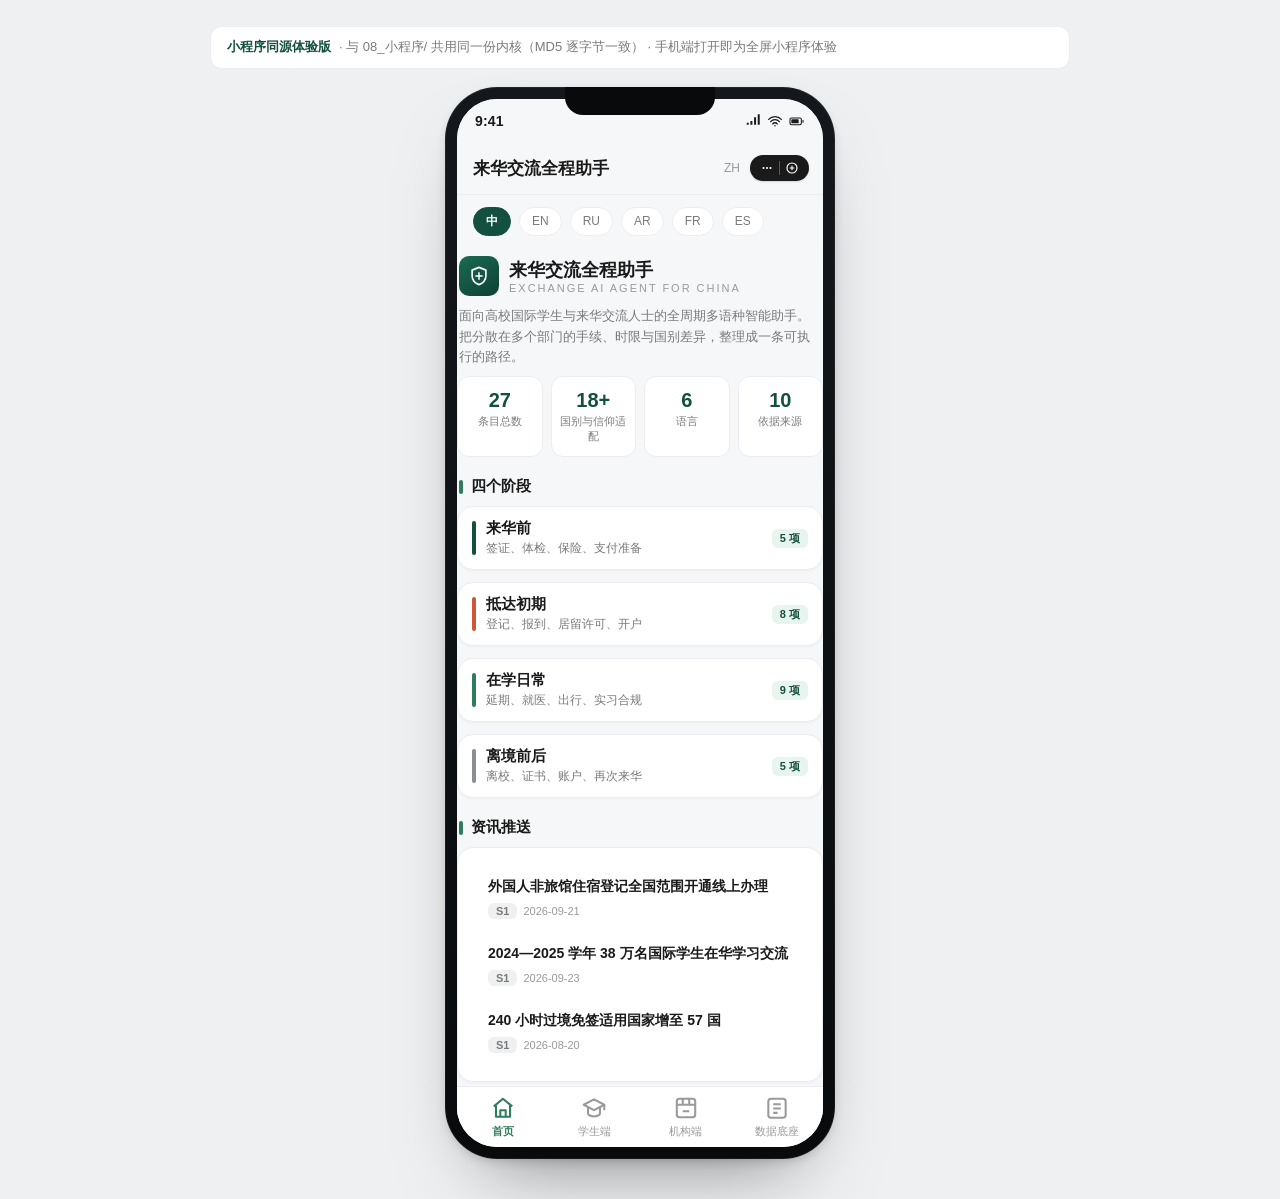
==== mini/index.html @ 97f2fb52 "mini v1: mini-program same-source experience (SPA shell, 4 tabs, 6 langs)" ====
<!DOCTYPE html>
<html lang="zh" dir="ltr">
<head>
<meta charset="utf-8">
<meta name="viewport" content="width=device-width, initial-scale=1, viewport-fit=cover">
<title>来华交流全程助手 · 小程序同源体验版</title>
<meta name="description" content="微信小程序端的同源网页体验版：同一份知识库、同一套 Agent 规则引擎、同一份多语种词表。">
<link rel="icon" href="favicon.png" type="image/png">
<link rel="stylesheet" href="assets/css/app.css">
</head>
<body>

<div class="desk-note">
  <b>小程序同源体验版</b> · 与 08_小程序/ 共用同一份内核（MD5 逐字节一致） · 手机端打开即为全屏小程序体验
</div>

<div class="phone">
  <div class="app-screen" id="app">

    <!-- 状态栏 -->
    <div class="statusbar">
      <span class="sb-time">9:41</span>
      <span class="sb-icons" id="sbIcons"></span>
    </div>

    <!-- 导航栏 + 微信胶囊 -->
    <div class="navbar">
      <span class="nav-title" id="navTitle"></span>
      <span class="nav-right">
        <span class="nav-langs" id="navLang"></span>
        <span class="capsule" id="capsule"></span>
      </span>
    </div>

    <!-- 语言条 -->
    <div class="langbar" id="langbar"></div>

    <!-- 页面容器 -->
    <div id="content"><div class="loading"><div class="spinner"></div><span>正在加载同源内核…</span></div></div>

    <!-- 底部 TabBar -->
    <div class="tabbar" id="tabbar"></div>

  </div>
</div>

<script src="assets/js/kernel.bundle.js"></script>
<script>
/* =========================================================================
   index.js — 小程序同源体验版（SPA）
   数据全部取自同源内核 K（K.KB / K.Agent / K.I18N），与 08_小程序 行为一致。
   ========================================================================= */
(function () {
  "use strict";

  /* ---------- 图标 ---------- */
  var IC = {
    signal: '<svg viewBox="0 0 24 24" fill="currentColor"><path d="M2.6 17.5h3v-3h-3zM8.1 17.5h3V12h-3zM13.6 17.5h3V6.5h-3zM19.1 17.5h3V2h-3z"/></svg>',
    wifi: '<svg viewBox="0 0 24 24" fill="none" stroke="currentColor" stroke-width="2" stroke-linecap="round"><path d="M2.5 9.5a13 13 0 0 1 19 0"/><path d="M5.5 13a8.5 8.5 0 0 1 13 0"/><path d="M8.7 16.4a4 4 0 0 1 6.6 0"/><circle cx="12" cy="19" r="1.1" fill="currentColor" stroke="none"/></svg>',
    battery: '<svg viewBox="0 0 24 24" fill="none" stroke="currentColor" stroke-width="1.6"><rect x="1.5" y="7.5" width="17" height="10" rx="2"/><path d="M21 10.5v4"/><rect x="3.5" y="9.5" width="11" height="6" rx="1" fill="currentColor" stroke="none"/></svg>',
    dots: '<svg viewBox="0 0 24 24" fill="currentColor"><circle cx="6" cy="12" r="1.8"/><circle cx="12" cy="12" r="1.8"/><circle cx="18" cy="12" r="1.8"/></svg>',
    plus: '<svg viewBox="0 0 24 24" fill="none" stroke="currentColor" stroke-width="2"><circle cx="12" cy="12" r="8.6"/><path d="M12 8v8M8 12h8"/></svg>',
    shield: '<svg viewBox="0 0 24 24" fill="none" stroke="currentColor" stroke-width="1.8" stroke-linejoin="round"><path d="M12 2.6 4.5 5.6v6.2c0 4.6 3.2 8 7.5 9.6 4.3-1.6 7.5-5 7.5-9.6V5.6z"/><path d="M12 8v8M8 12h8" stroke-width="1.6"/></svg>',
    home: '<svg viewBox="0 0 24 24" fill="none" stroke="currentColor" stroke-width="1.9" stroke-linejoin="round"><path d="M3.5 10.5 12 3.5l8.5 7"/><path d="M5.5 9.5V20h13V9.5"/><path d="M9.5 20v-6h5v6"/></svg>',
    student: '<svg viewBox="0 0 24 24" fill="none" stroke="currentColor" stroke-width="1.9" stroke-linejoin="round"><path d="M12 4 2.5 9 12 14l9.5-5z"/><path d="M6.5 11.5V17c0 1.4 2.5 2.8 5.5 2.8s5.5-1.4 5.5-2.8v-5.5"/><path d="M21.5 9v5"/></svg>',
    org: '<svg viewBox="0 0 24 24" fill="none" stroke="currentColor" stroke-width="1.9" stroke-linejoin="round"><rect x="3.5" y="3.5" width="17" height="17" rx="2.5"/><path d="M3.5 9h17M9 3.5V9M15 3.5V9M9 15h6"/></svg>',
    matter: '<svg viewBox="0 0 24 24" fill="none" stroke="currentColor" stroke-width="1.9" stroke-linejoin="round"><rect x="4" y="3.5" width="16" height="17.5" rx="2.5"/><path d="M8.5 8.5h7M8.5 12.5h7M8.5 16.5h4"/></svg>',
    back: '<svg viewBox="0 0 24 24" fill="none" stroke="currentColor" stroke-width="2" stroke-linejoin="round"><path d="M14.5 5.5 8 12l6.5 6.5"/></svg>'
  };

  /* ---------- 常量（与 08_小程序/pages/student/student.js 一致） ---------- */
  var LANGS = K.I18N ? null : null; /* 下面 boot 后取 KB.LANGS */
  var PURPOSES = [
    { v: "degree", k: "purposeDegree" }, { v: "exchange", k: "purposeExchange" },
    { v: "visiting", k: "purposeVisiting" }, { v: "short", k: "purposeShort" },
    { v: "transit", k: "purposeTransit" }
  ];
  var DURATIONS = [
    { v: "lt180", k: "durLt180" }, { v: "le180", k: "durLe180" }, { v: "le240", k: "durLe240" }
  ];
  var FAITHS = [
    { v: "none", k: "faithNone" }, { v: "islam", k: "faithIslam" },
    { v: "buddhism", k: "faithBuddhism" }, { v: "christianity", k: "faithChristianity" },
    { v: "hinduism", k: "faithHinduism" }, { v: "judaism", k: "faithJudaism" }
  ];
  var DIETS = [
    { v: "halal", k: "dietHalal" }, { v: "vegetarian", k: "dietVegetarian" },
    { v: "nopork", k: "dietNoPork" }, { v: "nobeef", k: "dietNoBeef" },
    { v: "noalcohol", k: "dietNoAlcohol" }, { v: "allergy", k: "dietAllergy" }
  ];
  var STAGE_ORDER = ["pre", "arrival", "study", "exit"];
  var STAGE_CLS = { pre: "stage-pre", arrival: "stage-arrival", study: "stage-study", exit: "stage-exit" };
  var STAGE_KEY = { pre: "stagePre", arrival: "stageArrival", study: "stageStudy", exit: "stageExit" };
  var TABS = [
    { id: "home", key: "navHome", ico: "home" },
    { id: "student", key: "student", ico: "student" },
    { id: "org", key: "org", ico: "org" },
    { id: "matter", key: "navData", ico: "matter" }
  ];
  var SUB_TITLE = { home: "appName", student: "student", org: "orgTitle", matter: "navData" };

  /* ---------- 状态 ---------- */
  var S = {
    tab: "home",
    lang: "zh",
    profile: null,
    done: {},
    tpl: 0,
    ask: { q: "", running: false, done: false, steps: [], html: "", sources: [], confidence: 0, needReview: false, error: "" },
    matter: null,
    pick: null /* {field, options, cur} */
  };

  function $(sel, root) { return (root || document).querySelector(sel); }
  function esc(s) {
    return String(s == null ? "" : s).replace(/&/g, "&amp;").replace(/</g, "&lt;").replace(/>/g, "&gt;").replace(/"/g, "&quot;").replace(/'/g, "&#39;");
  }
  function loadProfile() {
    try { return JSON.parse(localStorage.getItem("ea2_mini_profile") || "null"); } catch (e) { return null; }
  }
  function saveProfile(p) {
    try { localStorage.setItem("ea2_mini_profile", JSON.stringify(p)); } catch (e) {}
  }

  /* ---------- Toast ---------- */
  var _toastT = null;
  function toast(msg) {
    var old = $(".toast");
    if (old) old.remove();
    if (_toastT) clearTimeout(_toastT);
    var el = document.createElement("div");
    el.className = "toast";
    el.textContent = msg;
    $("#app").appendChild(el);
    _toastT = setTimeout(function () { el.remove(); }, 1900);
  }

  /* ---------- 渲染：壳 ---------- */
  function renderShell() {
    $("#sbIcons").innerHTML = IC.signal + IC.wifi + IC.battery;
    $("#capsule").innerHTML = IC.dots + '<span class="cap-div"></span>' + IC.plus;
    $("#langbar").innerHTML = K.KB.LANGS.map(function (l) {
      return '<button type="button" class="langchip' + (l.code === S.lang ? " on" : "") + '" data-lang="' + l.code + '">' + esc(l.flag) + "</button>";
    }).join("");
    $("#tabbar").innerHTML = TABS.map(function (tb) {
      return '<div class="tab' + (tb.id === S.tab ? " on" : "") + '" data-tab="' + tb.id + '">' +
        '<span class="tab-ico">' + (IC[tb.ico] || "") + "</span>" +
        '<span class="tab-label">' + esc(K.t(tb.key)) + "</span></div>";
    }).join("");
    $("#navLang").textContent = K.getLang().toUpperCase();
    $("#navTitle").textContent = S.matter && S.tab === "matter" ? esc(currentMatterTitle()) : esc(K.t(SUB_TITLE[S.tab]));
  }

  function currentMatterTitle() {
    if (!S.matter) return "";
    var m = K.KB.matter(S.matter);
    return m ? (S.lang === "zh" ? m.title : (m.title_en || m.title)) : "";
  }

  /* ---------- 渲染：首页 ---------- */
  function renderHome() {
    var KB = K.KB, t = K.t;
    var stages = STAGE_ORDER.map(function (s) {
      return { cls: STAGE_CLS[s], name: t(STAGE_KEY[s]), desc: t(STAGE_KEY[s] + "Desc"), count: KB.mattersByStage(s).length };
    });
    var news = KB.NEWS.slice(0, 3);
    return (
      '<div class="hero-mini">' +
        '<div class="logo"><span class="logo-mark">' + IC.shield + "</span>" +
          "<div><div class=\"h2\">" + esc(t("appName")) + '</div>' +
          '<div class="app-en">' + esc(t("appSub")) + "</div></div></div>" +
        '<div class="tagline">' + esc(t("heroSub")) + "</div>" +
      "</div>" +
      '<div class="stat-grid">' +
        '<div class="stat"><div class="stat-num">' + KB.MATTERS.length + '</div><div class="stat-label">' + esc(t("kbTotal")) + "</div></div>" +
        '<div class="stat"><div class="stat-num">' + (Object.keys(KB.COUNTRY).length - 1) + '+</div><div class="stat-label">' + esc(t("countryTitle")) + "</div></div>" +
        '<div class="stat"><div class="stat-num">' + KB.LANGS.length + '</div><div class="stat-label">' + esc(t("language")) + "</div></div>" +
        '<div class="stat"><div class="stat-num">' + Object.keys(KB.SRC).length + '</div><div class="stat-label">' + esc(t("sourceLabel")) + "</div></div>" +
      "</div>" +
      '<div class="sec-head"><span class="sec-mark"></span><div class="h3">' + esc(t("stages")) + "</div></div>" +
      stages.map(function (s) {
        return '<div class="card card-tight j-card"><span class="stage-bar ' + s.cls + '"></span>' +
          '<div class="j-info"><div class="j-name">' + esc(s.name) + "</div>" +
          '<div class="j-desc">' + esc(s.desc) + "</div></div>" +
          '<span class="badge badge-p2">' + s.count + " " + esc(t("items")) + "</span></div>";
      }).join("") +
      '<div class="sec-head"><span class="sec-mark"></span><div class="h3">' + esc(t("newsTitle")) + "</div></div>" +
      '<div class="card">' + news.map(function (n) {
        return '<div class="news-item"><div class="news-title">' + esc(n.title) + "</div>" +
          '<div class="news-meta"><span class="badge badge-src src-" + n.level + ">' + n.level + '</span><span class="tiny">' + esc(n.date) + "</span></div></div>";
      }).join("") + "</div>" +
      '<div class="note note-info">' + esc(t("disclaimer")) + "</div>"
    );
  }

  /* ---------- 渲染：学生端 ---------- */
  function renderStudent() {
    var t = K.t, KB = K.KB;
    var p = S.profile || { country: "PK", purpose: "degree", duration: "lt180", arrival: "", faith: "none", diet: [] };
    var countryList = Object.keys(KB.COUNTRY).map(function (c) {
      return { code: c, name: S.lang === "zh" ? KB.COUNTRY[c].zh : (KB.COUNTRY[c].en || KB.COUNTRY[c].zh) };
    });
    var pickers = [
      { field: "country", label: t("nationality"), value: (function () { var c = findC(countryList, p.country); return c ? c.name : (countryList[0] || {}).name; })(), opts: countryList.map(function (c) { return c.name; }) },
      { field: "purpose", label: t("purpose"), value: t(keyOf(PURPOSES, p.purpose)), opts: PURPOSES.map(function (x) { return t(x.k); }) },
      { field: "duration", label: t("duration"), value: t(keyOf(DURATIONS, p.duration)), opts: DURATIONS.map(function (x) { return t(x.k); }) },
      { field: "faith", label: t("faith"), value: t(keyOf(FAITHS, p.faith)), opts: FAITHS.map(function (x) { return t(x.k); }) }
    ];
    var html =
      '<div class="card">' +
        '<div class="h2">' + esc(t("profileTitle")) + "</div>" +
        '<div class="small" style="margin-top:6px;margin-bottom:16px">' + esc(t("profileHint")) + "</div>" +
        pickers.map(function (pk) {
          return '<div class="field"><span class="field-label">' + esc(pk.label) + "</span>" +
            '<div class="picker-value" data-pick="' + pk.field + '"><span>' + esc(pk.value) + "</span><span class=\"arrow\">▾</span></div></div>";
        }).join("") +
        '<div class="field"><span class="field-label">' + esc(t("arrivalDate")) + "</span>" +
          '<div class="picker-value" data-pick="date"><span class="' + (p.arrival ? "" : "tiny") + '">' + esc(p.arrival || "YYYY-MM-DD") + "</span><span class=\"arrow\">▾</span></div></div>" +
        '<div class="field"><span class="field-label">' + esc(t("dietNeeds")) + "</span>" +
          '<div class="chip-wrap">' + DIETS.map(function (d) {
            return '<span class="chip' + (p.diet.indexOf(d.v) >= 0 ? " chip-on" : "") + '" data-diet="' + d.v + '">' + esc(t(d.k)) + "</span>";
          }).join("") + "</div></div>" +
        '<div class="btn-row" style="margin-top:16px">' +
          '<button class="btn btn-primary" data-act="gen">' + esc(S.profile ? t("regenerate") : t("generate")) + "</button>" +
          '<button class="btn btn-ghost" style="flex:0 0 32%" data-act="reset">' + esc(t("reset")) + "</button>" +
        "</div></div>";

    if (S.generated) {
      var path = S.path, country = S.country;
      var zh = S.lang === "zh";
      html +=
        '<div class="sec-head"><span class="sec-mark"></span><div class="h3">' + esc(t("pathResult")) + "</div></div>" +
        '<div class="card">' +
          '<div class="row-between"><span class="badge badge-p2">' + esc(t("pathVisa")) + "</span><span class=\"badge badge-src src-S1\">S1</span></div>" +
          '<div class="path-visa" style="margin-top:8px">' + esc(zh ? path.visa : (path.visa_en || path.visa)) + "</div>" +
          '<div class="body" style="margin-top:8px">' + esc(zh ? path.headline : t("checklist") + " ↓") + "</div>" +
          '<div class="note note-danger" style="margin-top:14px;margin-bottom:0"><span class="strong">' + esc(t("pathRisk")) + "：</span>" + esc(zh ? path.key_risk : t("transferHuman")) + "</div>" +
        "</div>" +
        '<div class="card">' +
          '<div class="h3">' + esc(t("countryTitle")) + " · " + esc(country.name) + "</div>" +
          '<div class="kv"><span class="kv-k">' + esc(t("countryFaith")) + "</span><span class=\"kv-v\">" + esc(country.faith) + "</span></div>" +
          '<div class="kv"><span class="kv-k">' + esc(t("countryDiet")) + "</span><span class=\"kv-v\">" + esc(country.diet) + "</span></div>" +
          '<div class="kv"><span class="kv-k">' + esc(t("countryFest")) + "</span><span class=\"kv-v\">" + esc((country.fest || []).join(" · ")) + "</span></div>" +
          '<div class="kv" style="border-bottom:none"><span class="kv-k">' + esc(t("countryTips")) + "</span><span class=\"kv-v\">" + esc((country.tips || []).join("；")) + "</span></div>" +
        "</div>" +
        '<div class="sec-head"><span class="sec-mark"></span><div class="h3">' + esc(t("checklist")) + "</div></div>" +
        '<div class="card card-tight"><div class="row-between"><span class="small">' + esc(t("progress")) + '</span><span class="strong mono">' + S.doneCount + " / " + S.totalCount + "</span></div>" +
          '<div class="prog-track"><div class="prog-fill" style="width:' + (S.totalCount ? (S.doneCount / S.totalCount * 100) : 0) + '%"></div></div></div>' +
        S.groups.map(function (g) {
          return '<div class="card"><div class="row" style="margin-bottom:6px"><span class="stage-bar ' + g.cls + '"></span><div class="h3">' + esc(g.name) + "</div></div>" +
            g.items.map(function (it) {
              var done = !!S.done[it.id];
              return '<div class="task"><span class="task-box' + (done ? " on" : "") + '" data-done="' + it.id + '">' + (done ? "✓" : "") + "</span>" +
                "<div style=\"flex:1\"><div class=\"row-between\"><span class=\"task-title" + (done ? " task-done" : "") + '">' + esc(it.title) + "</span>" +
                '<span class="badge badge-' + (it.pri === "P0" ? "p0" : (it.pri === "P1" ? "p1" : "p2")) + '">' + it.pri + "</span></div>" +
                '<div class="task-meta"><span class="badge badge-' + (it.urgency === "urgent" ? "danger" : (it.urgency === "soon" ? "warn" : "src")) + '">' + esc(it.dateStr || it.deadlineLabel) + "</span>" +
                (it.days !== null ? '<span class="tiny">剩 ' + it.days + " 天</span>" : "") +
                "</div></div></div>";
            }).join("") + "</div>";
        }).join("") +
        '<div class="note note-warn">' + esc(t("aiGenerated")) + "</div>";
    }

    /* 问答 */
    html +=
      '<div class="sec-head"><span class="sec-mark"></span><div class="h3">' + esc(t("askTitle")) + "</div></div>" +
      '<div class="card">' +
        '<textarea class="ask-input" data-ask-input placeholder="' + esc(t("askPlaceholder")) + '" maxlength="200" rows="2">' + esc(S.ask.q) + "</textarea>" +
        '<div class="btn-row" style="margin-top:12px"><button class="btn btn-primary" data-act="ask" ' + (S.ask.running ? "disabled" : "") + ">" + esc(S.ask.running ? t("thinking") : t("askSend")) + "</button></div>" +
        '<div class="quick-wrap">' + (KB.FAQ.slice(0, 4).map(function (f) {
          return '<span class="quick-chip" data-quick="' + esc(f.q) + '">' + esc(f.q) + "</span>";
        }).join("")) + "</div></div>";

    if (S.ask.running) {
      html += '<div class="card"><div class="loading"><div class="spinner"></div><span>' + esc(t("thinking")) + "</span></div></div>";
    }
    if (S.ask.done) {
      html +=
        '<div class="card"><div class="row-between"><div class="h3">' + esc(t("traceTitle")) + "</div>" +
          '<div class="row" style="gap:6px"><span class="badge badge-ok">' + esc(t("confidence")) + " " + S.ask.confidence + '%</span>' +
          (S.ask.needReview ? '<span class="badge badge-warn">' + esc(t("needReview")) + "</span>" : "") + "</div></div>" +
          (S.ask.steps || []).map(function (st) {
            return '<div class="step"><span class="step-dot">' + st.n + "</span><div><div class=\"strong\">" + esc(st.title) + '</div><div class="tiny" style="margin-top:2px">' + esc(st.detail) + "</div></div></div>";
          }).join("") + "</div>" +
        '<div class="card">' + S.ask.html + "</div>" +
        (S.ask.sources && S.ask.sources.length ? '<div class="card"><div class="h3" style="margin-bottom:4px">' + esc(t("sourceLabel")) + "</div>" +
          S.ask.sources.map(function (s) {
            return '<div class="src" data-url="' + esc(s.url || "") + '"><div class="row-between"><span class="src-name">' + esc(s.name) + "</span>" +
              '<span class="badge badge-src src-' + esc(s.level) + '">' + esc(s.level) + "</span></div>" +
              '<div class="tiny" style="margin-top:4px">' + esc(s.org) + " · " + esc(s.checked) + "</div></div>";
          }).join("") + "</div>" : "") +
        (S.ask.needReview ? '<div class="note note-warn">' + esc(t("transferHuman")) + "</div>" : "");
    }
    if (S.ask.error) {
      html += '<div class="note note-danger">' + esc(S.ask.error) + "</div>";
    }
    return html;
  }

  /* ---------- 渲染：机构端 ---------- */
  function renderOrg() {
    var t = K.t, KB = K.KB;
    var tpls = KB.TEMPLATES;
    var countries = Object.keys(KB.COUNTRY).map(function (c) {
      return { code: c, name: S.lang === "zh" ? KB.COUNTRY[c].zh : (KB.COUNTRY[c].en || KB.COUNTRY[c].zh) };
    });
    var s3 = KB.MATTERS.filter(function (m) { return m.source.some(function (k) { return (KB.SRC[k] || {}).level === "S3"; }); }).length;
    var html =
      '<div class="card"><div class="h3">' + esc(t("genContent")) + "</div>" +
        '<div class="small" style="margin:6px 0 14px">' + esc(t("orgSub")) + "</div>" +
        '<div class="field"><span class="field-label">' + esc(t("genTemplate")) + "</span>" +
          tpls.map(function (tp, i) {
            return '<div class="card card-tight tpl-card' + (S.tpl === i ? " on" : "") + '" data-tpl="' + i + '">' +
              '<span class="tpl-radio"></span><div><div class="tpl-name">' + esc(tp.name) + "</div>" +
              '<div class="tpl-desc">' + esc(tp.desc) + "</div></div></div>";
          }).join("") + "</div>" +
        '<div class="field"><span class="field-label">' + esc(t("genCountry")) + "</span>" +
          '<div class="picker-value" data-pick="orgcountry"><span>' + esc(S.orgCountry ? (function () { var c = findC(countries, S.orgCountry); return c ? c.name : ""; })() : t("genCountry")) + '</span><span class="arrow">▾</span></div></div>' +
        '<div class="btn-row"><button class="btn btn-primary" data-act="genorg">' + esc(t("genRun")) + "</button></div>" +
      "</div>";

    if (S.orgPreview) {
      html += '<div class="sec-head"><span class="sec-mark"></span><div class="h3">' + esc(t("genPreview")) + "</div></div>" +
        '<div class="card">' + S.orgPreview + "</div>" +
        '<div class="btn-row"><button class="btn btn-primary" data-act="puborg">' + esc(t("genPublish")) + "</button>" +
        '<button class="btn btn-ghost" data-act="copyorg">' + esc(t("genCopy")) + "</button></div>";
    }

    html +=
      '<div class="sec-head"><span class="sec-mark"></span><div class="h3">' + esc(t("kbManage")) + "</div></div>" +
      '<div class="card">' +
        '<div class="kb-line"><span>' + esc(t("kbTotal")) + '</span><b>' + KB.MATTERS.length + "</b></div>" +
        '<div class="kb-line"><span>' + esc(t("kbS3")) + '</span><b>' + s3 + "</b></div>" +
        '<div class="kb-line" style="border-bottom:none"><span>' + esc(t("kbLastUpdate")) + '</span><b class="mono">' + esc(KB.META.updated || "2026-09") + "</b></div>" +
      "</div>";
    return html;
  }

  /* ---------- 渲染：事项 ---------- */
  function renderMatter() {
    var t = K.t, KB = K.KB;
    if (S.matter) return renderMatterDetail();
    var groups = STAGE_ORDER.map(function (s) {
      return { cls: STAGE_CLS[s], name: t(STAGE_KEY[s]), items: KB.mattersByStage(s) };
    });
    return groups.map(function (g) {
      return '<div class="sec-head" style="margin-top:16px"><span class="sec-mark"></span><div class="h3">' + esc(g.name) + "</div></div>" +
        '<div class="card">' + g.items.map(function (m) {
          var src = m.source.map(function (k) { return KB.SRC[k]; }).filter(Boolean);
          var lv = (src[0] || {}).level || "S2";
          return '<div class="matter-item" data-matter="' + m.id + '"><div style="flex:1">' +
            '<div class="m-title">' + esc(S.lang === "zh" ? m.title : (m.title_en || m.title)) + "</div>" +
            '<div class="m-meta"><span class="badge badge-' + (m.pri === "P0" ? "p0" : (m.pri === "P1" ? "p1" : "p2")) + '">' + m.pri + '</span>' +
            '<span class="badge badge-src src-' + lv + '">' + lv + '</span>' +
            '<span class="tiny">' + esc(m.deadline.label) + "</span></div></div></div>";
        }).join("") + "</div>";
    }).join("");
  }

  function renderMatterDetail() {
    var t = K.t, KB = K.KB;
    var m = KB.matter(S.matter);
    if (!m) return "";
    var srcs = m.source.map(function (k) { return KB.SRC[k]; }).filter(Boolean);
    var zh = S.lang === "zh";
    return (
      '<div class="card"><div class="h2">' + esc(zh ? m.title : (m.title_en || m.title)) + "</div>" +
        '<div class="row" style="gap:6px;margin-top:8px"><span class="badge badge-' + (m.pri === "P0" ? "p0" : (m.pri === "P1" ? "p1" : "p2")) + '">' + m.pri + '</span>' +
        '<span class="badge badge-src src-' + ((srcs[0] || {}).level || "S2") + '">' + ((srcs[0] || {}).level || "S2") + "</span></div>" +
        '<div class="body" style="margin-top:12px">' + esc(zh ? m.summary : (m.summary_en || m.summary)) + "</div></div>" +
      '<div class="card matter-detail">' +
        '<div class="dl-line"><span class="dl-k">' + esc(t("keyDeadline")) + '</span><span>' + esc(m.deadline.label) + "</span></div>" +
        '<div class="dl-line"><span class="dl-k">' + esc(t("channel")) + '</span><span>' + esc(m.channel) + "</span></div>" +
        '<div class="dl-line"><span class="dl-k">' + esc(t("docsNeeded")) + "</span><span>" + m.docs.map(function (d, i) { return (i + 1) + ". " + d; }).join("<br>") + "</span></div>" +
        '<div class="dl-line" style="border-bottom:none"><span class="dl-k">' + esc(t("riskTip")) + '</span><span>' + esc(m.risk) + "</span></div>" +
      "</div>" +
      '<div class="card"><div class="h3" style="margin-bottom:4px">' + esc(t("sourceLabel")) + "</div>" +
        srcs.map(function (s) {
          return '<div class="src" data-url="' + esc(s.url || "") + '"><div class="row-between"><span class="src-name">' + esc(s.name) + "</span>" +
            '<span class="badge badge-src src-' + esc(s.level) + '">' + esc(s.level) + "</span></div>" +
            '<div class="tiny" style="margin-top:4px">' + esc(s.org) + " · " + esc(s.checked) + "</div></div>";
        }).join("") + "</div>" +
      '<div class="btn-row"><button class="btn btn-ghost" data-act="backmatter">' + IC.back + " " + esc(t("backHome")) + "</button></div>"
    );
  }

  /* ---------- 工具 ---------- */
  function keyOf(list, v) {
    for (var i = 0; i < list.length; i++) { if (list[i].v === v) return list[i].k; }
    return list[0].k;
  }
  function findC(list, code) {
    for (var i = 0; i < list.length; i++) { if (list[i].code === code) return list[i]; }
    return null;
  }

  /* ---------- 主渲染 ---------- */
  function render() {
    var t = K.t;
    K.setLang(S.lang);
    var rtl = K.isRTL();
    document.documentElement.lang = S.lang;
    document.documentElement.dir = rtl ? "rtl" : "ltr";
    var screen = $("#app");
    screen.dir = rtl ? "rtl" : "ltr";
    document.title = t("appName") + " · " + t("student") + "体验";

    renderShell();
    var html = "";
    if (S.tab === "home") html = renderHome();
    else if (S.tab === "student") html = renderStudent();
    else if (S.tab === "org") html = renderOrg();
    else html = renderMatter();
    $("#content").innerHTML = html;
  }

  /* ---------- 学生端逻辑（与 08 student.js 一致） ---------- */
  function genPath() {
    var p = S.profile || { country: "PK", purpose: "degree", duration: "lt180", arrival: "", faith: "none", diet: [] };
    var path = K.Agent.decidePath(p);
    var items = K.Agent.buildChecklist(p);
    var groups = STAGE_ORDER.map(function (s) {
      var list = items.filter(function (x) { return x.matter.stage === s; }).map(function (x) {
        return {
          id: x.matter.id, title: S.lang === "zh" ? x.matter.title : (x.matter.title_en || x.matter.title),
          pri: x.matter.pri, deadlineLabel: x.deadline.label, urgency: x.deadline.urgency,
          days: x.deadline.days, dateStr: x.deadline.dateStr, done: !!S.done[x.matter.id]
        };
      });
      return { stage: s, cls: STAGE_CLS[s], name: K.t(STAGE_KEY[s]), count: list.length, items: list };
    }).filter(function (g) { return g.count > 0; });

    var c = K.KB.COUNTRY[p.country] || K.KB.COUNTRY.OTHER;
    var zh = S.lang === "zh";
    S.path = path;
    S.country = {
      name: zh ? c.zh : (c.en || c.zh), faith: zh ? c.faith : (c.faith_en || c.faith),
      diet: zh ? c.diet : (c.diet_en || c.diet),
      fest: (zh ? c.fest : (c.fest_en || c.fest)) || [], tips: (zh ? c.tips : (c.tips_en || c.tips)) || []
    };
    S.groups = groups;
    S.totalCount = items.length;
    S.doneCount = Object.keys(S.done).filter(function (k) { return S.done[k]; }).length;
    S.generated = true;
    saveProfile(p);
    render();
  }

  /* ---------- 问答 ---------- */
  function doAsk(q) {
    if (S.ask.running) return;
    S.ask = { q: q, running: true, done: false, steps: [], html: "", sources: [], confidence: 0, needReview: false, error: "" };
    render();
    var p = S.profile || { country: "PK", purpose: "degree", duration: "lt180", arrival: "", faith: "none", diet: [] };
    K.Agent.askAsync(q, p, S.lang, function (i, st) { S.ask.curStep = st; render(); })
      .then(function (res) {
        S.ask.running = false; S.ask.done = true;
        S.ask.html = res.html; S.ask.sources = res.sources || [];
        S.ask.steps = res.steps || [];
        S.ask.confidence = Math.round((res.confidence || 0) * 100);
        S.ask.needReview = res.needReview;
        render();
      })
      .catch(function (e) { S.ask.running = false; S.ask.error = String(e && e.message || e); render(); });
  }

  /* ---------- 机构端生成 ---------- */
  function genOrg() {
    var t = K.t, KB = K.KB;
    var tpl = KB.TEMPLATES[S.tpl || 0];
    var cc = S.orgCountry || "PK";
    var c = KB.COUNTRY[cc] || KB.COUNTRY.OTHER;
    var zh = S.lang === "zh";
    var name = zh ? c.zh : (c.en || c.zh);
    var secs = zh ? tpl.sections : (tpl.sections_en || tpl.sections);
    var src = (KB.MATTERS.filter(function (m) { return m.applies && m.applies.purposes && m.applies.purposes.indexOf("degree") >= 0; })[0] || {}).source || [];
    var srcs = src.slice(0, 2).map(function (k) { return KB.SRC[k]; }).filter(Boolean);
    var placeholder = zh ? "内容由知识库自动生成" : "Auto-generated from knowledge base";
    S.orgPreview =
      '<div class="h3">' + esc(tpl.name) + " · " + esc(name) + "</div>" +
      '<div class="small" style="margin:6px 0 10px">' + esc(t("aiGenerated")) + "</div>" +
      secs.map(function (s, i) {
        return '<div class="dl-line" style="' + (i === secs.length - 1 ? "border-bottom:none" : "") + '"><span class="dl-k">' + esc(s) + "</span><span>" + esc(placeholder) + "</span></div>";
      }).join("") +
      (srcs.length ? '<div class="row" style="gap:6px;margin-top:10px">' + srcs.map(function (s) {
        return '<span class="badge badge-src src-' + s.level + '">' + s.level + " · " + esc(s.name) + "</span>";
      }).join("") + "</div>" : "");
    render();
  }

  /* ---------- 事件委托 ---------- */
  document.addEventListener("click", function (e) {
    var tgt = e.target;

    var tab = tgt.closest(".tab");
    if (tab && $("#app").contains(tab)) {
      S.tab = tab.dataset.tab; S.matter = null; render(); return;
    }

    var lang = tgt.closest(".langchip");
    if (lang && $("#app").contains(lang)) {
      S.lang = lang.dataset.lang; S.ask = { q: "", running: false, done: false, steps: [], html: "", sources: [], confidence: 0, needReview: false, error: "" };
      render(); return;
    }

    var pick = tgt.closest(".picker-value");
    if (pick && $("#app").contains(pick)) { openPicker(pick.dataset.pick); return; }

    var diet = tgt.closest("[data-diet]");
    if (diet && $("#app").contains(diet)) {
      var v = diet.dataset.diet;
      var cur = (S.profile || { diet: [] }).diet.slice();
      var i = cur.indexOf(v);
      if (i >= 0) cur.splice(i, 1); else cur.push(v);
      S.profile = S.profile || { country: "PK", purpose: "degree", duration: "lt180", arrival: "", faith: "none", diet: [] };
      S.profile.diet = cur;
      render(); return;
    }

    var act = tgt.closest("[data-act]");
    if (act && $("#app").contains(act)) {
      var a = act.dataset.act;
      if (a === "gen") genPath();
      else if (a === "reset") {
        S.profile = null; S.generated = false; S.path = null; S.groups = []; S.done = {};
        try { localStorage.removeItem("ea2_mini_profile"); } catch (err) {}
        render();
      }
      else if (a === "ask") {
        var q = ($(".ask-input") || {}).value || "";
        if (q.trim()) doAsk(q.trim());
      }
      else if (a === "genorg") genOrg();
      else if (a === "puborg") toast(K.t("published"));
      else if (a === "copyorg") { toast(K.t("copied")); }
      else if (a === "backmatter") { S.matter = null; render(); }
      return;
    }

    var quick = tgt.closest(".quick-chip");
    if (quick && $("#app").contains(quick)) {
      $(".ask-input").value = quick.dataset.quick;
      doAsk(quick.dataset.quick); return;
    }

    var tpl = tgt.closest(".tpl-card");
    if (tpl && $("#app").contains(tpl)) {
      S.tpl = Number(tpl.dataset.tpl); render(); return;
    }

    var mi = tgt.closest(".matter-item");
    if (mi && $("#app").contains(mi)) { S.matter = mi.dataset.matter; render(); return; }

    var src = tgt.closest(".src");
    if (src && $("#app").contains(src)) {
      var u = src.dataset.url;
      if (u) window.open(u, "_blank", "noopener");
      return;
    }

    var done = tgt.closest("[data-done]");
    if (done && $("#app").contains(done)) {
      var id = done.dataset.done;
      S.done[id] = !S.done[id];
      S.doneCount = Object.keys(S.done).filter(function (k) { return S.done[k]; }).length;
      render(); return;
    }

    var pc = tgt.closest(".picker-cancel, .picker-done");
    if (pc) { closePicker(); return; }
    var pitem = tgt.closest(".picker-item");
    if (pitem && S.pick) {
      S.pick.cur = Number(pitem.dataset.i);
      applyPick(); closePicker(); return;
    }
    var pmask = tgt.closest(".picker-mask");
    if (pmask && tgt === pmask) { closePicker(); return; }
  });

  /* ---------- Picker ---------- */
  function openPicker(field) {
    var t = K.t, KB = K.KB;
    var opts = [], cur = 0, label = field;
    if (field === "country" || field === "orgcountry") {
      var list = Object.keys(KB.COUNTRY).map(function (c) {
        return { code: c, name: S.lang === "zh" ? KB.COUNTRY[c].zh : (KB.COUNTRY[c].en || KB.COUNTRY[c].zh) };
      });
      opts = list.map(function (c) { return c.name; });
      var curCode = field === "orgcountry" ? (S.orgCountry || "PK") : ((S.profile || {}).country || "PK");
      var ci = 0;
      for (var i = 0; i < list.length; i++) { if (list[i].code === curCode) { ci = i; break; } }
      cur = ci;
      label = field === "orgcountry" ? t("genCountry") : t("nationality");
      S.pick = { field: field, label: label, opts: opts, cur: cur, codes: list.map(function (c) { return c.code; }) };
    } else if (field === "purpose") {
      opts = PURPOSES.map(function (x) { return t(x.k); });
      cur = Math.max(0, PURPOSES.map(function (x) { return x.v; }).indexOf((S.profile || {}).purpose || "degree"));
      S.pick = { field: field, label: t("purpose"), opts: opts, cur: cur, vals: PURPOSES.map(function (x) { return x.v; }) };
    } else if (field === "duration") {
      opts = DURATIONS.map(function (x) { return t(x.k); });
      cur = Math.max(0, DURATIONS.map(function (x) { return x.v; }).indexOf((S.profile || {}).duration || "lt180"));
      S.pick = { field: field, label: t("duration"), opts: opts, cur: cur, vals: DURATIONS.map(function (x) { return x.v; }) };
    } else if (field === "faith") {
      opts = FAITHS.map(function (x) { return t(x.k); });
      cur = Math.max(0, FAITHS.map(function (x) { return x.v; }).indexOf((S.profile || {}).faith || "none"));
      S.pick = { field: field, label: t("faith"), opts: opts, cur: cur, vals: FAITHS.map(function (x) { return x.v; }) };
    } else if (field === "date") {
      /* 日期用简单选择 */
      var d = (S.profile || {}).arrival || "2026-10-01";
      opts = [];
      var dy = new Date();
      for (var k = 0; k < 18; k++) {
        var dd = new Date(dy.getFullYear(), dy.getMonth(), dy.getDate() + k);
        opts.push(dd.getFullYear() + "-" + pad(dd.getMonth() + 1) + "-" + pad(dd.getDate()));
      }
      cur = Math.max(0, opts.indexOf(d));
      S.pick = { field: field, label: t("arrivalDate"), opts: opts, cur: cur < 0 ? 0 : cur, vals: opts };
    }
    renderPicker();
  }

  function pad(n) { return n < 10 ? "0" + n : String(n); }

  function renderPicker() {
    var old = $(".picker-mask");
    if (old) old.remove();
    if (!S.pick) return;
    var mask = document.createElement("div");
    mask.className = "picker-mask";
    mask.innerHTML =
      '<div class="picker-panel"><div class="picker-head">' +
        '<span class="cancel">' + esc(K.t("cancel") || "取消") + "</span>" +
        '<span class="done">' + esc(K.t("done") || "完成") + "</span></div>" +
        '<div class="picker-list">' + S.pick.opts.map(function (o, i) {
          return '<div class="picker-item' + (i === S.pick.cur ? " on" : "") + '" data-i="' + i + '">' + esc(o) + "</div>";
        }).join("") + "</div></div>";
    $("#app").appendChild(mask);
  }

  function applyPick() {
    var p = S.profile || { country: "PK", purpose: "degree", duration: "lt180", arrival: "", faith: "none", diet: [] };
    if (S.pick.field === "country") { p.country = S.pick.codes[S.pick.cur]; S.profile = p; }
    else if (S.pick.field === "orgcountry") { S.orgCountry = S.pick.codes[S.pick.cur]; }
    else if (S.pick.field === "purpose") { p.purpose = S.pick.vals[S.pick.cur]; S.profile = p; }
    else if (S.pick.field === "duration") { p.duration = S.pick.vals[S.pick.cur]; S.profile = p; }
    else if (S.pick.field === "faith") { p.faith = S.pick.vals[S.pick.cur]; S.profile = p; }
    else if (S.pick.field === "date") { p.arrival = S.pick.vals[S.pick.cur]; S.profile = p; }
    render();
  }

  function closePicker() {
    S.pick = null;
    var old = $(".picker-mask");
    if (old) old.remove();
  }

  /* ---------- 启动 ---------- */
  K.boot(function () {
    S.profile = loadProfile();
    var saved = S.profile;
    if (saved) genPath(); /* 生成过则恢复路径视图 */
    render();
  });
})();
</script>
</body>
</html>
---- mini/assets/css/app.css ----
/* =========================================================================
   app.css — 小程序同源体验版（微信小程序质感，品牌深绿系）
   尺寸以 375px 逻辑宽为基准，与微信小程序模拟器视觉一致。
   ========================================================================= */
:root {
  --bg: #f6f7f8;              /* 微信小程序页面底色 */
  --card: #ffffff;
  --line: #ebedf0;
  --ink-900: #1a1a1a;
  --ink-700: #3d3d3d;
  --ink-500: #7a7a7a;
  --ink-400: #9a9a9a;
  --brand-700: #14503f;
  --brand-500: #2f7d5c;
  --brand-100: #e8f4ee;
  --brand-050: #f2faf6;
  --danger: #e64340;
  --warn: #ed9b33;
  --ok: #07c160;
  --r-s: 8px;
  --r-m: 12px;
  --r-l: 16px;
  --shadow: 0 1px 3px rgba(0,0,0,.04);
}
* { box-sizing: border-box; -webkit-tap-highlight-color: transparent; }
html, body { margin: 0; padding: 0; }
body {
  background: #eef0f1;
  font-family: -apple-system, BlinkMacSystemFont, "PingFang SC", "Segoe UI", "Microsoft YaHei", sans-serif;
  color: var(--ink-900);
  -webkit-font-smoothing: antialiased;
}
img, svg { vertical-align: middle; }

/* ================= 页面说明条（仅桌面展示） ================= */
.desk-note {
  max-width: 860px; margin: 26px auto 18px; padding: 10px 16px;
  background: #fff; border: 1px solid var(--line); border-radius: var(--r-m);
  font-size: 13px; color: var(--ink-500); line-height: 1.6;
  display: flex; gap: 8px; align-items: flex-start;
}
.desk-note b { color: var(--brand-700); white-space: nowrap; }
.desk-note code { background: var(--brand-100); color: var(--brand-700); border-radius: 4px; padding: 1px 6px; font-size: 12px; }
@media (max-width: 720px) { .desk-note { display: none; } }

/* ================= 手机壳（桌面） ================= */
.phone {
  position: relative; width: 390px; margin: 0 auto 40px; border-radius: 52px; padding: 12px;
  background: linear-gradient(180deg, #14181c, #080a0c);
  box-shadow: 0 40px 80px -40px rgba(0,0,0,.5), 0 4px 14px -6px rgba(0,0,0,.3), inset 0 0 0 1px rgba(255,255,255,.06);
}
.phone::after {
  content: ""; position: absolute; left: 50%; top: 0; transform: translateX(-50%);
  width: 150px; height: 28px; border-radius: 0 0 18px 18px; background: #080a0c; z-index: 5;
}
.app-screen {
  position: relative; display: block; width: 100%; min-height: 780px;
  background: var(--bg); border-radius: 40px; overflow: hidden;
  color: var(--ink-900); text-align: left;
}
@media (max-width: 720px) {
  .phone { width: 100%; border-radius: 0; padding: 0; margin: 0; box-shadow: none; }
  .phone::after { display: none; }
  .app-screen { min-height: 100vh; border-radius: 0; }
}

/* ================= 状态栏（iOS 风格） ================= */
.statusbar {
  position: relative; display: flex; align-items: center; justify-content: space-between;
  height: 44px; padding: 0 18px; background: var(--bg); font-size: 14px; font-weight: 600; color: var(--ink-900);
}
.statusbar .sb-time { letter-spacing: .2px; }
.statusbar .sb-icons { display: flex; gap: 6px; align-items: center; }
.statusbar svg { width: 16px; height: 16px; color: var(--ink-900); }

/* ================= 导航栏 + 胶囊 ================= */
.navbar {
  position: relative; display: flex; align-items: center; justify-content: space-between;
  height: 52px; padding: 0 14px 0 16px; background: var(--bg); border-bottom: 1px solid var(--line);
}
.navbar .nav-title { font-size: 17px; font-weight: 600; color: var(--ink-900); }
.navbar .nav-right { display: flex; align-items: center; gap: 10px; }
.navbar .nav-langs { font-size: 12px; color: var(--ink-400); }
.capsule {
  display: flex; align-items: center; gap: 2px;
  background: #1a1a1a; color: #fff; border-radius: 20px; padding: 6px 10px;
  box-shadow: 0 1px 2px rgba(0,0,0,.14);
}
.capsule svg { width: 14px; height: 14px; color: #fff; }
.capsule .cap-div { width: 1px; height: 14px; background: rgba(255,255,255,.28); margin: 0 3px; }

/* ================= 语言条 ================= */
.langbar {
  display: flex; gap: 8px; overflow-x: auto; padding: 12px 16px 2px;
  -webkit-overflow-scrolling: touch; scrollbar-width: none;
}
.langbar::-webkit-scrollbar { display: none; }
.langchip {
  flex: 0 0 auto; border: 1px solid var(--line); background: #fff; color: var(--ink-500);
  border-radius: 16px; padding: 5px 12px; font-size: 12px; cursor: pointer; transition: all .2s;
}
.langchip.on { background: var(--brand-700); border-color: var(--brand-700); color: #fff; font-weight: 600; }

/* ================= 页面容器 ================= */
.page { padding: 0 16px 110px; }
.page-hide { display: none; }

/* ================= 卡片 ================= */
.card {
  background: var(--card); border-radius: var(--r-l); padding: 16px;
  border: 1px solid var(--line); box-shadow: var(--shadow); margin-bottom: 12px;
}
.card-tight { padding: 12px 14px; }
.h2 { font-size: 18px; font-weight: 700; color: var(--ink-900); }
.h3 { font-size: 16px; font-weight: 600; color: var(--ink-900); }
.body { font-size: 14px; line-height: 1.65; color: var(--ink-700); }
.small { font-size: 12px; color: var(--ink-500); line-height: 1.6; }
.tiny { font-size: 11px; color: var(--ink-400); }
.strong { font-weight: 600; }
.mono { font-variant-numeric: tabular-nums; }
.row { display: flex; align-items: center; }
.row-between { display: flex; align-items: center; justify-content: space-between; }

/* ================= 区块标题 ================= */
.sec-head { display: flex; align-items: center; gap: 8px; margin: 20px 2px 10px; }
.sec-mark { width: 4px; height: 14px; border-radius: 2px; background: var(--brand-500); }
.sec-head .h3 { font-size: 15px; }

/* ================= 徽标 ================= */
.badge { display: inline-block; padding: 2px 8px; border-radius: 6px; font-size: 11px; font-weight: 600; }
.badge-p0 { background: #fdecea; color: var(--danger); }
.badge-p1 { background: #fff3e0; color: var(--warn); }
.badge-p2 { background: var(--brand-100); color: var(--brand-700); }
.badge-danger { background: #fdecea; color: var(--danger); }
.badge-warn { background: #fff3e0; color: var(--warn); }
.badge-ok { background: #e6f9ee; color: var(--ok); }
.badge-src { background: #eef0f1; color: var(--ink-500); }
.src-S1 { background: #e6f9ee; color: var(--ok); }
.src-S2 { background: #e8f2ff; color: #2f6fb3; }
.src-S3 { background: #fff3e0; color: var(--warn); }

/* ================= 按钮 ================= */
.btn-row { display: flex; gap: 10px; }
.btn {
  flex: 1; border: none; border-radius: 10px; padding: 11px 0; font-size: 15px; font-weight: 600;
  cursor: pointer; transition: all .2s;
}
.btn:active { transform: scale(.97); }
.btn-primary { background: var(--brand-700); color: #fff; }
.btn-ghost { background: #fff; color: var(--brand-700); border: 1px solid var(--line); }

/* ================= 表单字段 ================= */
.field { margin-bottom: 14px; }
.field-label { display: block; font-size: 13px; color: var(--ink-500); margin-bottom: 6px; }
.picker-value {
  display: flex; align-items: center; justify-content: space-between;
  background: var(--brand-050); border: 1px solid var(--line); border-radius: 10px;
  padding: 11px 12px; font-size: 15px; color: var(--ink-900); cursor: pointer;
}
.picker-value .arrow { color: var(--ink-400); font-size: 12px; }
.chip-wrap { display: flex; flex-wrap: wrap; gap: 8px; }
.chip {
  padding: 6px 12px; border-radius: 16px; border: 1px solid var(--line); background: #fff;
  font-size: 13px; color: var(--ink-700); cursor: pointer;
}
.chip-on { background: var(--brand-700); border-color: var(--brand-700); color: #fff; }

/* ================= Picker 弹层（微信底部弹出风格） ================= */
.picker-mask {
  position: absolute; inset: 0; background: rgba(0,0,0,.45); z-index: 30;
  display: flex; align-items: flex-end;
}
.picker-panel { background: #fff; width: 100%; border-radius: 14px 14px 0 0; animation: pickUp .24s ease; }
.picker-head { display: flex; justify-content: space-between; padding: 14px 16px 10px; border-bottom: 1px solid var(--line); }
.picker-head .cancel { color: var(--ink-500); font-size: 15px; }
.picker-head .done { color: var(--brand-500); font-weight: 600; font-size: 15px; }
.picker-list { max-height: 300px; overflow-y: auto; padding: 4px 0 16px; }
.picker-item { padding: 13px 16px; font-size: 15px; color: var(--ink-900); cursor: pointer; }
.picker-item.on { color: var(--brand-500); font-weight: 600; }
@keyframes pickUp { from { transform: translateY(60px); opacity: .4; } to { transform: none; opacity: 1; } }

/* ================= 阶段色条 ================= */
.stage-bar { width: 4px; height: 34px; border-radius: 2px; flex: 0 0 4px; margin-right: 10px; }
.stage-pre { background: #14503f; }
.stage-arrival { background: #ce5738; }
.stage-study { background: #2f7d5c; }
.stage-exit { background: #8a8f93; }

/* ================= 首页：品牌与统计 ================= */
.hero-mini { padding: 18px 2px 8px; }
.hero-mini .logo { display: flex; align-items: center; gap: 10px; margin-bottom: 10px; }
.hero-mini .logo-mark {
  width: 40px; height: 40px; border-radius: 10px; background: linear-gradient(145deg, #1a6b52, #0f4034);
  display: flex; align-items: center; justify-content: center; color: #fff;
}
.hero-mini .logo-mark svg { width: 22px; height: 22px; }
.hero-mini .app-en { font-size: 11px; letter-spacing: .18em; color: var(--ink-400); }
.hero-mini .tagline { font-size: 13px; color: var(--ink-500); line-height: 1.6; }
.stat-grid { display: grid; grid-template-columns: repeat(4, 1fr); gap: 8px; }
.stat { background: #fff; border: 1px solid var(--line); border-radius: var(--r-m); padding: 12px 6px; text-align: center; }
.stat-num { font-size: 20px; font-weight: 700; color: var(--brand-700); }
.stat-label { font-size: 11px; color: var(--ink-500); margin-top: 2px; }

/* 四阶段 */
.j-card { display: flex; align-items: center; padding: 12px 14px; }
.j-card .j-info { flex: 1; }
.j-card .j-name { font-size: 15px; font-weight: 600; }
.j-card .j-desc { font-size: 12px; color: var(--ink-500); margin-top: 2px; }

/* 资讯 */
.news-item { padding: 12px 14px; }
.news-item .news-title { font-size: 14px; font-weight: 600; line-height: 1.5; }
.news-item .news-meta { display: flex; align-items: center; gap: 6px; margin-top: 6px; font-size: 11px; color: var(--ink-400); }

/* ================= 学生端：路径 ================= */
.path-visa { font-size: 16px; font-weight: 700; color: var(--brand-700); line-height: 1.5; }
.kv { display: flex; padding: 10px 0; border-bottom: 1px solid var(--line); gap: 12px; }
.kv-k { flex: 0 0 84px; font-size: 13px; color: var(--ink-500); }
.kv-v { flex: 1; font-size: 13px; color: var(--ink-900); line-height: 1.55; }

/* 清单进度 */
.prog-track { height: 6px; border-radius: 3px; background: #eef0f1; overflow: hidden; margin-top: 8px; }
.prog-fill { height: 100%; background: var(--brand-500); border-radius: 3px; transition: width .3s; }

/* 任务项 */
.task { display: flex; gap: 10px; padding: 11px 0; border-bottom: 1px solid var(--line); align-items: flex-start; }
.task:last-child { border-bottom: none; }
.task-box {
  width: 20px; height: 20px; border-radius: 50%; border: 1.5px solid #c9cdd1; flex: 0 0 20px;
  display: flex; align-items: center; justify-content: center; font-size: 12px; color: #fff; cursor: pointer; margin-top: 2px;
}
.task-box.on { background: var(--brand-500); border-color: var(--brand-500); }
.task-title { font-size: 14px; font-weight: 600; line-height: 1.45; }
.task-done { text-decoration: line-through; color: var(--ink-400); }
.task-meta { display: flex; align-items: center; gap: 6px; margin-top: 5px; }

/* ================= 问答 ================= */
.ask-input {
  width: 100%; border: 1px solid var(--line); border-radius: 10px; padding: 12px;
  font-size: 14px; font-family: inherit; resize: none; background: #fff; color: var(--ink-900);
}
.ask-input:focus { outline: none; border-color: var(--brand-500); }
.quick-wrap { display: flex; gap: 8px; flex-wrap: wrap; margin-top: 12px; }
.quick-chip { padding: 6px 12px; border-radius: 16px; background: var(--brand-050); color: var(--brand-700); font-size: 12px; cursor: pointer; border: 1px solid var(--brand-100); }
.step { display: flex; gap: 10px; padding: 9px 0; align-items: flex-start; }
.step-dot {
  width: 20px; height: 20px; border-radius: 50%; background: var(--brand-100); color: var(--brand-700);
  font-size: 11px; font-weight: 700; display: flex; align-items: center; justify-content: center; flex: 0 0 20px; margin-top: 1px;
}
.src { padding: 10px 0; border-bottom: 1px solid var(--line); cursor: pointer; }
.src:last-child { border-bottom: none; }
.src-name { font-size: 13px; font-weight: 600; }

/* ---- Agent 回答块 ---- */
.card h3 { font-size: 15px; font-weight: 700; margin: 12px 0 6px; }
.card p { margin: 6px 0; line-height: 1.7; font-size: 14px; }
.card ul { margin: 6px 0; padding-left: 18px; }
.card li { font-size: 14px; line-height: 1.7; }
.muted { color: var(--ink-500); }
.trace { margin-top: 12px; padding: 10px 12px; background: var(--brand-050); border-radius: 10px; }
.trace-line { display: flex; justify-content: space-between; padding: 4px 0; font-size: 12px; color: var(--ink-700); }
.trace-line .k { color: var(--ink-500); }
.sugg { margin-top: 10px; display: flex; align-items: center; gap: 8px; }
.ai-tag { display: inline-block; background: #fff3e0; color: #8a6100; border: 1px solid #f5e3b8; border-radius: 6px; padding: 2px 8px; font-size: 11px; font-weight: 600; }
.btn-sm { padding: 7px 14px; font-size: 13px; border-radius: 8px; display: inline-block; text-align: center; text-decoration: none; cursor: pointer; }
a.btn-sm.btn-ghost { color: var(--brand-700); border: 1px solid var(--line); background: #fff; }

/* ================= 机构端 ================= */
.tpl-card { padding: 12px 14px; display: flex; gap: 10px; align-items: flex-start; cursor: pointer; }
.tpl-card.on { border-color: var(--brand-500); background: var(--brand-050); }
.tpl-radio { width: 18px; height: 18px; border-radius: 50%; border: 1.5px solid #c9cdd1; flex: 0 0 18px; margin-top: 2px; }
.tpl-card.on .tpl-radio { border-color: var(--brand-500); border-width: 5px; }
.tpl-name { font-size: 14px; font-weight: 600; }
.tpl-desc { font-size: 12px; color: var(--ink-500); margin-top: 3px; line-height: 1.5; }
.kb-line { display: flex; justify-content: space-between; padding: 10px 0; border-bottom: 1px solid var(--line); font-size: 13px; }
.kb-line:last-child { border-bottom: none; }
.kb-line b { font-variant-numeric: tabular-nums; }

/* ================= 事项页 ================= */
.matter-item { display: flex; gap: 10px; padding: 12px 14px; align-items: flex-start; cursor: pointer; }
.matter-item .m-title { font-size: 14px; font-weight: 600; line-height: 1.5; }
.matter-item .m-meta { display: flex; align-items: center; gap: 6px; margin-top: 5px; }
.matter-detail .dl-line { padding: 9px 0; border-bottom: 1px solid var(--line); font-size: 13px; display: flex; gap: 8px; }
.matter-detail .dl-line:last-child { border-bottom: none; }
.matter-detail .dl-k { flex: 0 0 76px; color: var(--ink-500); }

/* ================= 备注 ================= */
.note { border-radius: 10px; padding: 10px 12px; font-size: 12px; line-height: 1.6; margin-bottom: 12px; }
.note-info { background: var(--brand-050); color: var(--brand-700); border: 1px solid var(--brand-100); }
.note-warn { background: #fff8e6; color: #8a6100; border: 1px solid #f5e3b8; }
.note-danger { background: #fdecea; color: var(--danger); border: 1px solid #f6cbc9; }

/* ================= Toast ================= */
.toast {
  position: absolute; left: 50%; top: 46%; transform: translate(-50%, -50%); z-index: 50;
  background: rgba(0,0,0,.78); color: #fff; font-size: 13px; padding: 10px 18px; border-radius: 10px;
  max-width: 80%; text-align: center; animation: toastIn .2s ease;
}
@keyframes toastIn { from { opacity: 0; transform: translate(-50%, -46%); } to { opacity: 1; transform: translate(-50%, -50%); } }

/* ================= 底部 TabBar（微信风格） ================= */
.tabbar {
  position: absolute; left: 0; right: 0; bottom: 0; z-index: 20;
  display: flex; background: #fff; border-top: 1px solid var(--line);
  padding: 8px 0 calc(8px + env(safe-area-inset-bottom, 0px));
}
.tab { flex: 1; display: flex; flex-direction: column; align-items: center; gap: 3px; cursor: pointer; }
.tab .tab-ico { width: 26px; height: 26px; color: var(--ink-400); }
.tab .tab-label { font-size: 11px; color: var(--ink-400); }
.tab.on .tab-ico, .tab.on .tab-label { color: var(--brand-500); }
.tab.on .tab-label { font-weight: 600; }

/* ================= 空态/加载 ================= */
.loading { display: flex; align-items: center; justify-content: center; gap: 8px; padding: 40px 0; color: var(--ink-400); font-size: 13px; }
.spinner {
  width: 18px; height: 18px; border-radius: 50%;
  border: 2px solid var(--brand-100); border-top-color: var(--brand-500);
  animation: spin .8s linear infinite;
}
@keyframes spin { to { transform: rotate(360deg); } }

/* RTL */
.app-screen[dir="rtl"] .stage-bar { margin-right: 0; margin-left: 10px; }
.app-screen[dir="rtl"] .sec-head { flex-direction: row-reverse; }
.app-screen[dir="rtl"] .row-between { flex-direction: row-reverse; }
.app-screen[dir="rtl"] .navbar { flex-direction: row-reverse; }
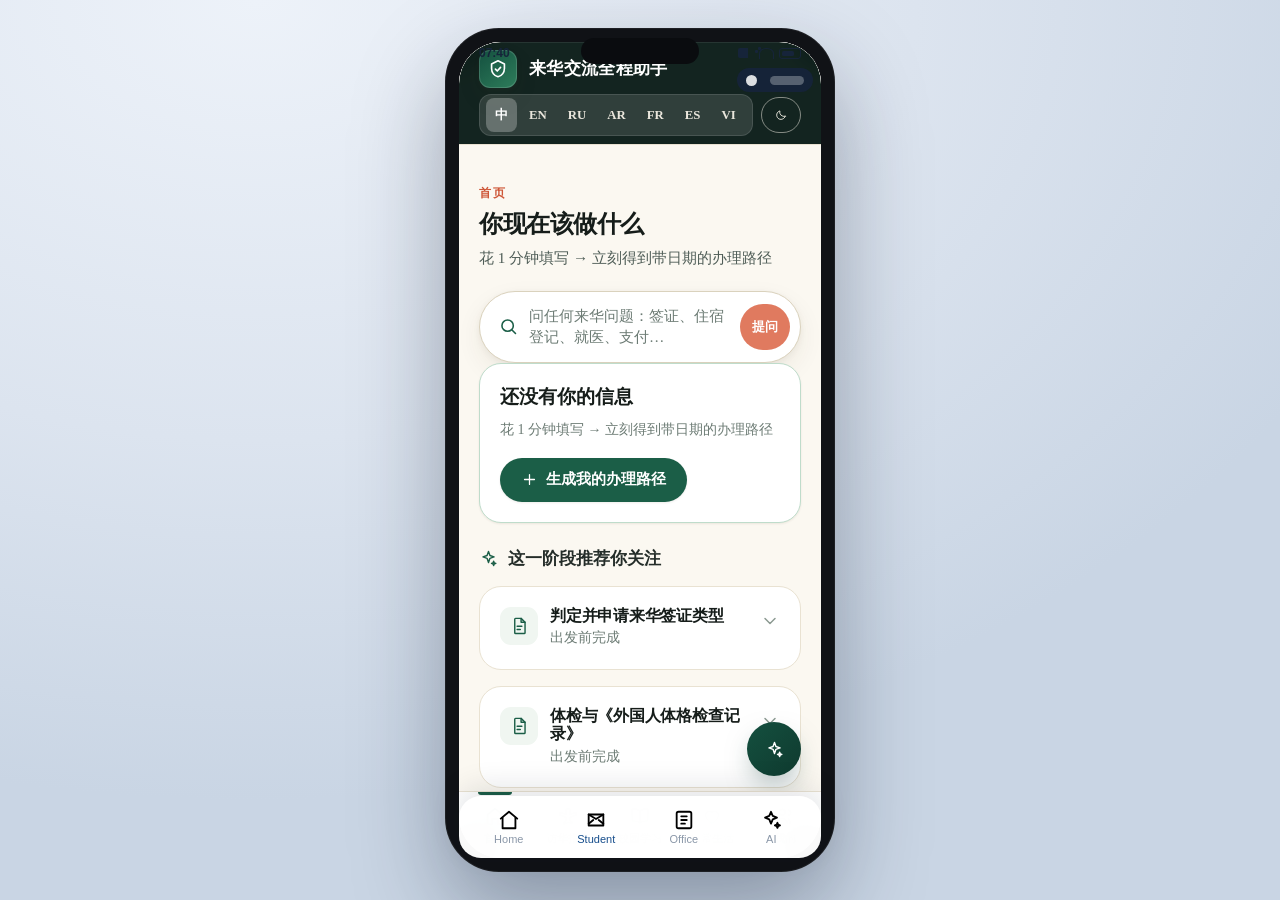
==== commit f74032b1: "feat(mini): 小程序体验版重做为同源iframe壳(四Tab:首页/学生端/机构端/助手)，与网页端同库同源、支持十语/AI会话" ====
--- a/mini/index.html
+++ b/mini/index.html
@@ -1,667 +1,45 @@
 <!DOCTYPE html>
-<html lang="zh" dir="ltr">
+<html lang="zh-CN">
 <head>
 <meta charset="utf-8">
 <meta name="viewport" content="width=device-width, initial-scale=1, viewport-fit=cover">
-<title>来华交流全程助手 · 小程序同源体验版</title>
-<meta name="description" content="微信小程序端的同源网页体验版：同一份知识库、同一套 Agent 规则引擎、同一份多语种词表。">
+<meta name="description" content="来华交流全程助手 · 小程序体验版：模拟微信小程序的真机壳体验，与学生端、机构端、门户同源同库。">
+<title>来华交流全程助手 · 小程序体验版</title>
 <link rel="icon" href="favicon.png" type="image/png">
-<link rel="stylesheet" href="assets/css/app.css">
+<link rel="stylesheet" href="app.css">
 </head>
 <body>
-
-<div class="desk-note">
-  <b>小程序同源体验版</b> · 与 08_小程序/ 共用同一份内核（MD5 逐字节一致） · 手机端打开即为全屏小程序体验
+<div class="device" id="device">
+  <div class="statusbar" aria-hidden="true">
+    <span class="sb-time">9:41</span>
+    <span class="sb-right">
+      <span class="sb-ico sb-signal"></span>
+      <span class="sb-ico sb-wifi"></span>
+      <span class="sb-ico sb-batt"></span>
+    </span>
+  </div>
+  <div class="capsule" aria-hidden="true"><span class="cap-dot"></span><span class="cap-bar"></span></div>
+  <div class="screen" id="screen">
+    <iframe data-page="home" src="../index.html" title="首页"></iframe>
+    <iframe data-page="student" src="../student.html" title="学生端" class="on"></iframe>
+    <iframe data-page="institution" src="../institution.html" title="机构端"></iframe>
+    <iframe data-page="assistant" src="../student.html" title="AI助手"></iframe>
+  </div>
+  <nav class="tabbar" id="tabbar" aria-label="小程序导航">
+    <button type="button" data-page="home">
+      <span class="tb-ic tb-home"></span><span class="tb-lb" data-zh="首页" data-en="Home">首页</span>
+    </button>
+    <button type="button" data-page="student" class="on">
+      <span class="tb-ic tb-stu"></span><span class="tb-lb" data-zh="学生端" data-en="Student">学生端</span>
+    </button>
+    <button type="button" data-page="institution">
+      <span class="tb-ic tb-org"></span><span class="tb-lb" data-zh="机构端" data-en="Office">机构端</span>
+    </button>
+    <button type="button" data-page="assistant">
+      <span class="tb-ic tb-ai"></span><span class="tb-lb" data-zh="助手" data-en="AI">助手</span>
+    </button>
+  </nav>
 </div>
-
-<div class="phone">
-  <div class="app-screen" id="app">
-
-    <!-- 状态栏 -->
-    <div class="statusbar">
-      <span class="sb-time">9:41</span>
-      <span class="sb-icons" id="sbIcons"></span>
-    </div>
-
-    <!-- 导航栏 + 微信胶囊 -->
-    <div class="navbar">
-      <span class="nav-title" id="navTitle"></span>
-      <span class="nav-right">
-        <span class="nav-langs" id="navLang"></span>
-        <span class="capsule" id="capsule"></span>
-      </span>
-    </div>
-
-    <!-- 语言条 -->
-    <div class="langbar" id="langbar"></div>
-
-    <!-- 页面容器 -->
-    <div id="content"><div class="loading"><div class="spinner"></div><span>正在加载同源内核…</span></div></div>
-
-    <!-- 底部 TabBar -->
-    <div class="tabbar" id="tabbar"></div>
-
-  </div>
-</div>
-
-<script src="assets/js/kernel.bundle.js"></script>
-<script>
-/* =========================================================================
-   index.js — 小程序同源体验版（SPA）
-   数据全部取自同源内核 K（K.KB / K.Agent / K.I18N），与 08_小程序 行为一致。
-   ========================================================================= */
-(function () {
-  "use strict";
-
-  /* ---------- 图标 ---------- */
-  var IC = {
-    signal: '<svg viewBox="0 0 24 24" fill="currentColor"><path d="M2.6 17.5h3v-3h-3zM8.1 17.5h3V12h-3zM13.6 17.5h3V6.5h-3zM19.1 17.5h3V2h-3z"/></svg>',
-    wifi: '<svg viewBox="0 0 24 24" fill="none" stroke="currentColor" stroke-width="2" stroke-linecap="round"><path d="M2.5 9.5a13 13 0 0 1 19 0"/><path d="M5.5 13a8.5 8.5 0 0 1 13 0"/><path d="M8.7 16.4a4 4 0 0 1 6.6 0"/><circle cx="12" cy="19" r="1.1" fill="currentColor" stroke="none"/></svg>',
-    battery: '<svg viewBox="0 0 24 24" fill="none" stroke="currentColor" stroke-width="1.6"><rect x="1.5" y="7.5" width="17" height="10" rx="2"/><path d="M21 10.5v4"/><rect x="3.5" y="9.5" width="11" height="6" rx="1" fill="currentColor" stroke="none"/></svg>',
-    dots: '<svg viewBox="0 0 24 24" fill="currentColor"><circle cx="6" cy="12" r="1.8"/><circle cx="12" cy="12" r="1.8"/><circle cx="18" cy="12" r="1.8"/></svg>',
-    plus: '<svg viewBox="0 0 24 24" fill="none" stroke="currentColor" stroke-width="2"><circle cx="12" cy="12" r="8.6"/><path d="M12 8v8M8 12h8"/></svg>',
-    shield: '<svg viewBox="0 0 24 24" fill="none" stroke="currentColor" stroke-width="1.8" stroke-linejoin="round"><path d="M12 2.6 4.5 5.6v6.2c0 4.6 3.2 8 7.5 9.6 4.3-1.6 7.5-5 7.5-9.6V5.6z"/><path d="M12 8v8M8 12h8" stroke-width="1.6"/></svg>',
-    home: '<svg viewBox="0 0 24 24" fill="none" stroke="currentColor" stroke-width="1.9" stroke-linejoin="round"><path d="M3.5 10.5 12 3.5l8.5 7"/><path d="M5.5 9.5V20h13V9.5"/><path d="M9.5 20v-6h5v6"/></svg>',
-    student: '<svg viewBox="0 0 24 24" fill="none" stroke="currentColor" stroke-width="1.9" stroke-linejoin="round"><path d="M12 4 2.5 9 12 14l9.5-5z"/><path d="M6.5 11.5V17c0 1.4 2.5 2.8 5.5 2.8s5.5-1.4 5.5-2.8v-5.5"/><path d="M21.5 9v5"/></svg>',
-    org: '<svg viewBox="0 0 24 24" fill="none" stroke="currentColor" stroke-width="1.9" stroke-linejoin="round"><rect x="3.5" y="3.5" width="17" height="17" rx="2.5"/><path d="M3.5 9h17M9 3.5V9M15 3.5V9M9 15h6"/></svg>',
-    matter: '<svg viewBox="0 0 24 24" fill="none" stroke="currentColor" stroke-width="1.9" stroke-linejoin="round"><rect x="4" y="3.5" width="16" height="17.5" rx="2.5"/><path d="M8.5 8.5h7M8.5 12.5h7M8.5 16.5h4"/></svg>',
-    back: '<svg viewBox="0 0 24 24" fill="none" stroke="currentColor" stroke-width="2" stroke-linejoin="round"><path d="M14.5 5.5 8 12l6.5 6.5"/></svg>'
-  };
-
-  /* ---------- 常量（与 08_小程序/pages/student/student.js 一致） ---------- */
-  var LANGS = K.I18N ? null : null; /* 下面 boot 后取 KB.LANGS */
-  var PURPOSES = [
-    { v: "degree", k: "purposeDegree" }, { v: "exchange", k: "purposeExchange" },
-    { v: "visiting", k: "purposeVisiting" }, { v: "short", k: "purposeShort" },
-    { v: "transit", k: "purposeTransit" }
-  ];
-  var DURATIONS = [
-    { v: "lt180", k: "durLt180" }, { v: "le180", k: "durLe180" }, { v: "le240", k: "durLe240" }
-  ];
-  var FAITHS = [
-    { v: "none", k: "faithNone" }, { v: "islam", k: "faithIslam" },
-    { v: "buddhism", k: "faithBuddhism" }, { v: "christianity", k: "faithChristianity" },
-    { v: "hinduism", k: "faithHinduism" }, { v: "judaism", k: "faithJudaism" }
-  ];
-  var DIETS = [
-    { v: "halal", k: "dietHalal" }, { v: "vegetarian", k: "dietVegetarian" },
-    { v: "nopork", k: "dietNoPork" }, { v: "nobeef", k: "dietNoBeef" },
-    { v: "noalcohol", k: "dietNoAlcohol" }, { v: "allergy", k: "dietAllergy" }
-  ];
-  var STAGE_ORDER = ["pre", "arrival", "study", "exit"];
-  var STAGE_CLS = { pre: "stage-pre", arrival: "stage-arrival", study: "stage-study", exit: "stage-exit" };
-  var STAGE_KEY = { pre: "stagePre", arrival: "stageArrival", study: "stageStudy", exit: "stageExit" };
-  var TABS = [
-    { id: "home", key: "navHome", ico: "home" },
-    { id: "student", key: "student", ico: "student" },
-    { id: "org", key: "org", ico: "org" },
-    { id: "matter", key: "navData", ico: "matter" }
-  ];
-  var SUB_TITLE = { home: "appName", student: "student", org: "orgTitle", matter: "navData" };
-
-  /* ---------- 状态 ---------- */
-  var S = {
-    tab: "home",
-    lang: "zh",
-    profile: null,
-    done: {},
-    tpl: 0,
-    ask: { q: "", running: false, done: false, steps: [], html: "", sources: [], confidence: 0, needReview: false, error: "" },
-    matter: null,
-    pick: null /* {field, options, cur} */
-  };
-
-  function $(sel, root) { return (root || document).querySelector(sel); }
-  function esc(s) {
-    return String(s == null ? "" : s).replace(/&/g, "&amp;").replace(/</g, "&lt;").replace(/>/g, "&gt;").replace(/"/g, "&quot;").replace(/'/g, "&#39;");
-  }
-  function loadProfile() {
-    try { return JSON.parse(localStorage.getItem("ea2_mini_profile") || "null"); } catch (e) { return null; }
-  }
-  function saveProfile(p) {
-    try { localStorage.setItem("ea2_mini_profile", JSON.stringify(p)); } catch (e) {}
-  }
-
-  /* ---------- Toast ---------- */
-  var _toastT = null;
-  function toast(msg) {
-    var old = $(".toast");
-    if (old) old.remove();
-    if (_toastT) clearTimeout(_toastT);
-    var el = document.createElement("div");
-    el.className = "toast";
-    el.textContent = msg;
-    $("#app").appendChild(el);
-    _toastT = setTimeout(function () { el.remove(); }, 1900);
-  }
-
-  /* ---------- 渲染：壳 ---------- */
-  function renderShell() {
-    $("#sbIcons").innerHTML = IC.signal + IC.wifi + IC.battery;
-    $("#capsule").innerHTML = IC.dots + '<span class="cap-div"></span>' + IC.plus;
-    $("#langbar").innerHTML = K.KB.LANGS.map(function (l) {
-      return '<button type="button" class="langchip' + (l.code === S.lang ? " on" : "") + '" data-lang="' + l.code + '">' + esc(l.flag) + "</button>";
-    }).join("");
-    $("#tabbar").innerHTML = TABS.map(function (tb) {
-      return '<div class="tab' + (tb.id === S.tab ? " on" : "") + '" data-tab="' + tb.id + '">' +
-        '<span class="tab-ico">' + (IC[tb.ico] || "") + "</span>" +
-        '<span class="tab-label">' + esc(K.t(tb.key)) + "</span></div>";
-    }).join("");
-    $("#navLang").textContent = K.getLang().toUpperCase();
-    $("#navTitle").textContent = S.matter && S.tab === "matter" ? esc(currentMatterTitle()) : esc(K.t(SUB_TITLE[S.tab]));
-  }
-
-  function currentMatterTitle() {
-    if (!S.matter) return "";
-    var m = K.KB.matter(S.matter);
-    return m ? (S.lang === "zh" ? m.title : (m.title_en || m.title)) : "";
-  }
-
-  /* ---------- 渲染：首页 ---------- */
-  function renderHome() {
-    var KB = K.KB, t = K.t;
-    var stages = STAGE_ORDER.map(function (s) {
-      return { cls: STAGE_CLS[s], name: t(STAGE_KEY[s]), desc: t(STAGE_KEY[s] + "Desc"), count: KB.mattersByStage(s).length };
-    });
-    var news = KB.NEWS.slice(0, 3);
-    return (
-      '<div class="hero-mini">' +
-        '<div class="logo"><span class="logo-mark">' + IC.shield + "</span>" +
-          "<div><div class=\"h2\">" + esc(t("appName")) + '</div>' +
-          '<div class="app-en">' + esc(t("appSub")) + "</div></div></div>" +
-        '<div class="tagline">' + esc(t("heroSub")) + "</div>" +
-      "</div>" +
-      '<div class="stat-grid">' +
-        '<div class="stat"><div class="stat-num">' + KB.MATTERS.length + '</div><div class="stat-label">' + esc(t("kbTotal")) + "</div></div>" +
-        '<div class="stat"><div class="stat-num">' + (Object.keys(KB.COUNTRY).length - 1) + '+</div><div class="stat-label">' + esc(t("countryTitle")) + "</div></div>" +
-        '<div class="stat"><div class="stat-num">' + KB.LANGS.length + '</div><div class="stat-label">' + esc(t("language")) + "</div></div>" +
-        '<div class="stat"><div class="stat-num">' + Object.keys(KB.SRC).length + '</div><div class="stat-label">' + esc(t("sourceLabel")) + "</div></div>" +
-      "</div>" +
-      '<div class="sec-head"><span class="sec-mark"></span><div class="h3">' + esc(t("stages")) + "</div></div>" +
-      stages.map(function (s) {
-        return '<div class="card card-tight j-card"><span class="stage-bar ' + s.cls + '"></span>' +
-          '<div class="j-info"><div class="j-name">' + esc(s.name) + "</div>" +
-          '<div class="j-desc">' + esc(s.desc) + "</div></div>" +
-          '<span class="badge badge-p2">' + s.count + " " + esc(t("items")) + "</span></div>";
-      }).join("") +
-      '<div class="sec-head"><span class="sec-mark"></span><div class="h3">' + esc(t("newsTitle")) + "</div></div>" +
-      '<div class="card">' + news.map(function (n) {
-        return '<div class="news-item"><div class="news-title">' + esc(n.title) + "</div>" +
-          '<div class="news-meta"><span class="badge badge-src src-" + n.level + ">' + n.level + '</span><span class="tiny">' + esc(n.date) + "</span></div></div>";
-      }).join("") + "</div>" +
-      '<div class="note note-info">' + esc(t("disclaimer")) + "</div>"
-    );
-  }
-
-  /* ---------- 渲染：学生端 ---------- */
-  function renderStudent() {
-    var t = K.t, KB = K.KB;
-    var p = S.profile || { country: "PK", purpose: "degree", duration: "lt180", arrival: "", faith: "none", diet: [] };
-    var countryList = Object.keys(KB.COUNTRY).map(function (c) {
-      return { code: c, name: S.lang === "zh" ? KB.COUNTRY[c].zh : (KB.COUNTRY[c].en || KB.COUNTRY[c].zh) };
-    });
-    var pickers = [
-      { field: "country", label: t("nationality"), value: (function () { var c = findC(countryList, p.country); return c ? c.name : (countryList[0] || {}).name; })(), opts: countryList.map(function (c) { return c.name; }) },
-      { field: "purpose", label: t("purpose"), value: t(keyOf(PURPOSES, p.purpose)), opts: PURPOSES.map(function (x) { return t(x.k); }) },
-      { field: "duration", label: t("duration"), value: t(keyOf(DURATIONS, p.duration)), opts: DURATIONS.map(function (x) { return t(x.k); }) },
-      { field: "faith", label: t("faith"), value: t(keyOf(FAITHS, p.faith)), opts: FAITHS.map(function (x) { return t(x.k); }) }
-    ];
-    var html =
-      '<div class="card">' +
-        '<div class="h2">' + esc(t("profileTitle")) + "</div>" +
-        '<div class="small" style="margin-top:6px;margin-bottom:16px">' + esc(t("profileHint")) + "</div>" +
-        pickers.map(function (pk) {
-          return '<div class="field"><span class="field-label">' + esc(pk.label) + "</span>" +
-            '<div class="picker-value" data-pick="' + pk.field + '"><span>' + esc(pk.value) + "</span><span class=\"arrow\">▾</span></div></div>";
-        }).join("") +
-        '<div class="field"><span class="field-label">' + esc(t("arrivalDate")) + "</span>" +
-          '<div class="picker-value" data-pick="date"><span class="' + (p.arrival ? "" : "tiny") + '">' + esc(p.arrival || "YYYY-MM-DD") + "</span><span class=\"arrow\">▾</span></div></div>" +
-        '<div class="field"><span class="field-label">' + esc(t("dietNeeds")) + "</span>" +
-          '<div class="chip-wrap">' + DIETS.map(function (d) {
-            return '<span class="chip' + (p.diet.indexOf(d.v) >= 0 ? " chip-on" : "") + '" data-diet="' + d.v + '">' + esc(t(d.k)) + "</span>";
-          }).join("") + "</div></div>" +
-        '<div class="btn-row" style="margin-top:16px">' +
-          '<button class="btn btn-primary" data-act="gen">' + esc(S.profile ? t("regenerate") : t("generate")) + "</button>" +
-          '<button class="btn btn-ghost" style="flex:0 0 32%" data-act="reset">' + esc(t("reset")) + "</button>" +
-        "</div></div>";
-
-    if (S.generated) {
-      var path = S.path, country = S.country;
-      var zh = S.lang === "zh";
-      html +=
-        '<div class="sec-head"><span class="sec-mark"></span><div class="h3">' + esc(t("pathResult")) + "</div></div>" +
-        '<div class="card">' +
-          '<div class="row-between"><span class="badge badge-p2">' + esc(t("pathVisa")) + "</span><span class=\"badge badge-src src-S1\">S1</span></div>" +
-          '<div class="path-visa" style="margin-top:8px">' + esc(zh ? path.visa : (path.visa_en || path.visa)) + "</div>" +
-          '<div class="body" style="margin-top:8px">' + esc(zh ? path.headline : t("checklist") + " ↓") + "</div>" +
-          '<div class="note note-danger" style="margin-top:14px;margin-bottom:0"><span class="strong">' + esc(t("pathRisk")) + "：</span>" + esc(zh ? path.key_risk : t("transferHuman")) + "</div>" +
-        "</div>" +
-        '<div class="card">' +
-          '<div class="h3">' + esc(t("countryTitle")) + " · " + esc(country.name) + "</div>" +
-          '<div class="kv"><span class="kv-k">' + esc(t("countryFaith")) + "</span><span class=\"kv-v\">" + esc(country.faith) + "</span></div>" +
-          '<div class="kv"><span class="kv-k">' + esc(t("countryDiet")) + "</span><span class=\"kv-v\">" + esc(country.diet) + "</span></div>" +
-          '<div class="kv"><span class="kv-k">' + esc(t("countryFest")) + "</span><span class=\"kv-v\">" + esc((country.fest || []).join(" · ")) + "</span></div>" +
-          '<div class="kv" style="border-bottom:none"><span class="kv-k">' + esc(t("countryTips")) + "</span><span class=\"kv-v\">" + esc((country.tips || []).join("；")) + "</span></div>" +
-        "</div>" +
-        '<div class="sec-head"><span class="sec-mark"></span><div class="h3">' + esc(t("checklist")) + "</div></div>" +
-        '<div class="card card-tight"><div class="row-between"><span class="small">' + esc(t("progress")) + '</span><span class="strong mono">' + S.doneCount + " / " + S.totalCount + "</span></div>" +
-          '<div class="prog-track"><div class="prog-fill" style="width:' + (S.totalCount ? (S.doneCount / S.totalCount * 100) : 0) + '%"></div></div></div>' +
-        S.groups.map(function (g) {
-          return '<div class="card"><div class="row" style="margin-bottom:6px"><span class="stage-bar ' + g.cls + '"></span><div class="h3">' + esc(g.name) + "</div></div>" +
-            g.items.map(function (it) {
-              var done = !!S.done[it.id];
-              return '<div class="task"><span class="task-box' + (done ? " on" : "") + '" data-done="' + it.id + '">' + (done ? "✓" : "") + "</span>" +
-                "<div style=\"flex:1\"><div class=\"row-between\"><span class=\"task-title" + (done ? " task-done" : "") + '">' + esc(it.title) + "</span>" +
-                '<span class="badge badge-' + (it.pri === "P0" ? "p0" : (it.pri === "P1" ? "p1" : "p2")) + '">' + it.pri + "</span></div>" +
-                '<div class="task-meta"><span class="badge badge-' + (it.urgency === "urgent" ? "danger" : (it.urgency === "soon" ? "warn" : "src")) + '">' + esc(it.dateStr || it.deadlineLabel) + "</span>" +
-                (it.days !== null ? '<span class="tiny">剩 ' + it.days + " 天</span>" : "") +
-                "</div></div></div>";
-            }).join("") + "</div>";
-        }).join("") +
-        '<div class="note note-warn">' + esc(t("aiGenerated")) + "</div>";
-    }
-
-    /* 问答 */
-    html +=
-      '<div class="sec-head"><span class="sec-mark"></span><div class="h3">' + esc(t("askTitle")) + "</div></div>" +
-      '<div class="card">' +
-        '<textarea class="ask-input" data-ask-input placeholder="' + esc(t("askPlaceholder")) + '" maxlength="200" rows="2">' + esc(S.ask.q) + "</textarea>" +
-        '<div class="btn-row" style="margin-top:12px"><button class="btn btn-primary" data-act="ask" ' + (S.ask.running ? "disabled" : "") + ">" + esc(S.ask.running ? t("thinking") : t("askSend")) + "</button></div>" +
-        '<div class="quick-wrap">' + (KB.FAQ.slice(0, 4).map(function (f) {
-          return '<span class="quick-chip" data-quick="' + esc(f.q) + '">' + esc(f.q) + "</span>";
-        }).join("")) + "</div></div>";
-
-    if (S.ask.running) {
-      html += '<div class="card"><div class="loading"><div class="spinner"></div><span>' + esc(t("thinking")) + "</span></div></div>";
-    }
-    if (S.ask.done) {
-      html +=
-        '<div class="card"><div class="row-between"><div class="h3">' + esc(t("traceTitle")) + "</div>" +
-          '<div class="row" style="gap:6px"><span class="badge badge-ok">' + esc(t("confidence")) + " " + S.ask.confidence + '%</span>' +
-          (S.ask.needReview ? '<span class="badge badge-warn">' + esc(t("needReview")) + "</span>" : "") + "</div></div>" +
-          (S.ask.steps || []).map(function (st) {
-            return '<div class="step"><span class="step-dot">' + st.n + "</span><div><div class=\"strong\">" + esc(st.title) + '</div><div class="tiny" style="margin-top:2px">' + esc(st.detail) + "</div></div></div>";
-          }).join("") + "</div>" +
-        '<div class="card">' + S.ask.html + "</div>" +
-        (S.ask.sources && S.ask.sources.length ? '<div class="card"><div class="h3" style="margin-bottom:4px">' + esc(t("sourceLabel")) + "</div>" +
-          S.ask.sources.map(function (s) {
-            return '<div class="src" data-url="' + esc(s.url || "") + '"><div class="row-between"><span class="src-name">' + esc(s.name) + "</span>" +
-              '<span class="badge badge-src src-' + esc(s.level) + '">' + esc(s.level) + "</span></div>" +
-              '<div class="tiny" style="margin-top:4px">' + esc(s.org) + " · " + esc(s.checked) + "</div></div>";
-          }).join("") + "</div>" : "") +
-        (S.ask.needReview ? '<div class="note note-warn">' + esc(t("transferHuman")) + "</div>" : "");
-    }
-    if (S.ask.error) {
-      html += '<div class="note note-danger">' + esc(S.ask.error) + "</div>";
-    }
-    return html;
-  }
-
-  /* ---------- 渲染：机构端 ---------- */
-  function renderOrg() {
-    var t = K.t, KB = K.KB;
-    var tpls = KB.TEMPLATES;
-    var countries = Object.keys(KB.COUNTRY).map(function (c) {
-      return { code: c, name: S.lang === "zh" ? KB.COUNTRY[c].zh : (KB.COUNTRY[c].en || KB.COUNTRY[c].zh) };
-    });
-    var s3 = KB.MATTERS.filter(function (m) { return m.source.some(function (k) { return (KB.SRC[k] || {}).level === "S3"; }); }).length;
-    var html =
-      '<div class="card"><div class="h3">' + esc(t("genContent")) + "</div>" +
-        '<div class="small" style="margin:6px 0 14px">' + esc(t("orgSub")) + "</div>" +
-        '<div class="field"><span class="field-label">' + esc(t("genTemplate")) + "</span>" +
-          tpls.map(function (tp, i) {
-            return '<div class="card card-tight tpl-card' + (S.tpl === i ? " on" : "") + '" data-tpl="' + i + '">' +
-              '<span class="tpl-radio"></span><div><div class="tpl-name">' + esc(tp.name) + "</div>" +
-              '<div class="tpl-desc">' + esc(tp.desc) + "</div></div></div>";
-          }).join("") + "</div>" +
-        '<div class="field"><span class="field-label">' + esc(t("genCountry")) + "</span>" +
-          '<div class="picker-value" data-pick="orgcountry"><span>' + esc(S.orgCountry ? (function () { var c = findC(countries, S.orgCountry); return c ? c.name : ""; })() : t("genCountry")) + '</span><span class="arrow">▾</span></div></div>' +
-        '<div class="btn-row"><button class="btn btn-primary" data-act="genorg">' + esc(t("genRun")) + "</button></div>" +
-      "</div>";
-
-    if (S.orgPreview) {
-      html += '<div class="sec-head"><span class="sec-mark"></span><div class="h3">' + esc(t("genPreview")) + "</div></div>" +
-        '<div class="card">' + S.orgPreview + "</div>" +
-        '<div class="btn-row"><button class="btn btn-primary" data-act="puborg">' + esc(t("genPublish")) + "</button>" +
-        '<button class="btn btn-ghost" data-act="copyorg">' + esc(t("genCopy")) + "</button></div>";
-    }
-
-    html +=
-      '<div class="sec-head"><span class="sec-mark"></span><div class="h3">' + esc(t("kbManage")) + "</div></div>" +
-      '<div class="card">' +
-        '<div class="kb-line"><span>' + esc(t("kbTotal")) + '</span><b>' + KB.MATTERS.length + "</b></div>" +
-        '<div class="kb-line"><span>' + esc(t("kbS3")) + '</span><b>' + s3 + "</b></div>" +
-        '<div class="kb-line" style="border-bottom:none"><span>' + esc(t("kbLastUpdate")) + '</span><b class="mono">' + esc(KB.META.updated || "2026-09") + "</b></div>" +
-      "</div>";
-    return html;
-  }
-
-  /* ---------- 渲染：事项 ---------- */
-  function renderMatter() {
-    var t = K.t, KB = K.KB;
-    if (S.matter) return renderMatterDetail();
-    var groups = STAGE_ORDER.map(function (s) {
-      return { cls: STAGE_CLS[s], name: t(STAGE_KEY[s]), items: KB.mattersByStage(s) };
-    });
-    return groups.map(function (g) {
-      return '<div class="sec-head" style="margin-top:16px"><span class="sec-mark"></span><div class="h3">' + esc(g.name) + "</div></div>" +
-        '<div class="card">' + g.items.map(function (m) {
-          var src = m.source.map(function (k) { return KB.SRC[k]; }).filter(Boolean);
-          var lv = (src[0] || {}).level || "S2";
-          return '<div class="matter-item" data-matter="' + m.id + '"><div style="flex:1">' +
-            '<div class="m-title">' + esc(S.lang === "zh" ? m.title : (m.title_en || m.title)) + "</div>" +
-            '<div class="m-meta"><span class="badge badge-' + (m.pri === "P0" ? "p0" : (m.pri === "P1" ? "p1" : "p2")) + '">' + m.pri + '</span>' +
-            '<span class="badge badge-src src-' + lv + '">' + lv + '</span>' +
-            '<span class="tiny">' + esc(m.deadline.label) + "</span></div></div></div>";
-        }).join("") + "</div>";
-    }).join("");
-  }
-
-  function renderMatterDetail() {
-    var t = K.t, KB = K.KB;
-    var m = KB.matter(S.matter);
-    if (!m) return "";
-    var srcs = m.source.map(function (k) { return KB.SRC[k]; }).filter(Boolean);
-    var zh = S.lang === "zh";
-    return (
-      '<div class="card"><div class="h2">' + esc(zh ? m.title : (m.title_en || m.title)) + "</div>" +
-        '<div class="row" style="gap:6px;margin-top:8px"><span class="badge badge-' + (m.pri === "P0" ? "p0" : (m.pri === "P1" ? "p1" : "p2")) + '">' + m.pri + '</span>' +
-        '<span class="badge badge-src src-' + ((srcs[0] || {}).level || "S2") + '">' + ((srcs[0] || {}).level || "S2") + "</span></div>" +
-        '<div class="body" style="margin-top:12px">' + esc(zh ? m.summary : (m.summary_en || m.summary)) + "</div></div>" +
-      '<div class="card matter-detail">' +
-        '<div class="dl-line"><span class="dl-k">' + esc(t("keyDeadline")) + '</span><span>' + esc(m.deadline.label) + "</span></div>" +
-        '<div class="dl-line"><span class="dl-k">' + esc(t("channel")) + '</span><span>' + esc(m.channel) + "</span></div>" +
-        '<div class="dl-line"><span class="dl-k">' + esc(t("docsNeeded")) + "</span><span>" + m.docs.map(function (d, i) { return (i + 1) + ". " + d; }).join("<br>") + "</span></div>" +
-        '<div class="dl-line" style="border-bottom:none"><span class="dl-k">' + esc(t("riskTip")) + '</span><span>' + esc(m.risk) + "</span></div>" +
-      "</div>" +
-      '<div class="card"><div class="h3" style="margin-bottom:4px">' + esc(t("sourceLabel")) + "</div>" +
-        srcs.map(function (s) {
-          return '<div class="src" data-url="' + esc(s.url || "") + '"><div class="row-between"><span class="src-name">' + esc(s.name) + "</span>" +
-            '<span class="badge badge-src src-' + esc(s.level) + '">' + esc(s.level) + "</span></div>" +
-            '<div class="tiny" style="margin-top:4px">' + esc(s.org) + " · " + esc(s.checked) + "</div></div>";
-        }).join("") + "</div>" +
-      '<div class="btn-row"><button class="btn btn-ghost" data-act="backmatter">' + IC.back + " " + esc(t("backHome")) + "</button></div>"
-    );
-  }
-
-  /* ---------- 工具 ---------- */
-  function keyOf(list, v) {
-    for (var i = 0; i < list.length; i++) { if (list[i].v === v) return list[i].k; }
-    return list[0].k;
-  }
-  function findC(list, code) {
-    for (var i = 0; i < list.length; i++) { if (list[i].code === code) return list[i]; }
-    return null;
-  }
-
-  /* ---------- 主渲染 ---------- */
-  function render() {
-    var t = K.t;
-    K.setLang(S.lang);
-    var rtl = K.isRTL();
-    document.documentElement.lang = S.lang;
-    document.documentElement.dir = rtl ? "rtl" : "ltr";
-    var screen = $("#app");
-    screen.dir = rtl ? "rtl" : "ltr";
-    document.title = t("appName") + " · " + t("student") + "体验";
-
-    renderShell();
-    var html = "";
-    if (S.tab === "home") html = renderHome();
-    else if (S.tab === "student") html = renderStudent();
-    else if (S.tab === "org") html = renderOrg();
-    else html = renderMatter();
-    $("#content").innerHTML = html;
-  }
-
-  /* ---------- 学生端逻辑（与 08 student.js 一致） ---------- */
-  function genPath() {
-    var p = S.profile || { country: "PK", purpose: "degree", duration: "lt180", arrival: "", faith: "none", diet: [] };
-    var path = K.Agent.decidePath(p);
-    var items = K.Agent.buildChecklist(p);
-    var groups = STAGE_ORDER.map(function (s) {
-      var list = items.filter(function (x) { return x.matter.stage === s; }).map(function (x) {
-        return {
-          id: x.matter.id, title: S.lang === "zh" ? x.matter.title : (x.matter.title_en || x.matter.title),
-          pri: x.matter.pri, deadlineLabel: x.deadline.label, urgency: x.deadline.urgency,
-          days: x.deadline.days, dateStr: x.deadline.dateStr, done: !!S.done[x.matter.id]
-        };
-      });
-      return { stage: s, cls: STAGE_CLS[s], name: K.t(STAGE_KEY[s]), count: list.length, items: list };
-    }).filter(function (g) { return g.count > 0; });
-
-    var c = K.KB.COUNTRY[p.country] || K.KB.COUNTRY.OTHER;
-    var zh = S.lang === "zh";
-    S.path = path;
-    S.country = {
-      name: zh ? c.zh : (c.en || c.zh), faith: zh ? c.faith : (c.faith_en || c.faith),
-      diet: zh ? c.diet : (c.diet_en || c.diet),
-      fest: (zh ? c.fest : (c.fest_en || c.fest)) || [], tips: (zh ? c.tips : (c.tips_en || c.tips)) || []
-    };
-    S.groups = groups;
-    S.totalCount = items.length;
-    S.doneCount = Object.keys(S.done).filter(function (k) { return S.done[k]; }).length;
-    S.generated = true;
-    saveProfile(p);
-    render();
-  }
-
-  /* ---------- 问答 ---------- */
-  function doAsk(q) {
-    if (S.ask.running) return;
-    S.ask = { q: q, running: true, done: false, steps: [], html: "", sources: [], confidence: 0, needReview: false, error: "" };
-    render();
-    var p = S.profile || { country: "PK", purpose: "degree", duration: "lt180", arrival: "", faith: "none", diet: [] };
-    K.Agent.askAsync(q, p, S.lang, function (i, st) { S.ask.curStep = st; render(); })
-      .then(function (res) {
-        S.ask.running = false; S.ask.done = true;
-        S.ask.html = res.html; S.ask.sources = res.sources || [];
-        S.ask.steps = res.steps || [];
-        S.ask.confidence = Math.round((res.confidence || 0) * 100);
-        S.ask.needReview = res.needReview;
-        render();
-      })
-      .catch(function (e) { S.ask.running = false; S.ask.error = String(e && e.message || e); render(); });
-  }
-
-  /* ---------- 机构端生成 ---------- */
-  function genOrg() {
-    var t = K.t, KB = K.KB;
-    var tpl = KB.TEMPLATES[S.tpl || 0];
-    var cc = S.orgCountry || "PK";
-    var c = KB.COUNTRY[cc] || KB.COUNTRY.OTHER;
-    var zh = S.lang === "zh";
-    var name = zh ? c.zh : (c.en || c.zh);
-    var secs = zh ? tpl.sections : (tpl.sections_en || tpl.sections);
-    var src = (KB.MATTERS.filter(function (m) { return m.applies && m.applies.purposes && m.applies.purposes.indexOf("degree") >= 0; })[0] || {}).source || [];
-    var srcs = src.slice(0, 2).map(function (k) { return KB.SRC[k]; }).filter(Boolean);
-    var placeholder = zh ? "内容由知识库自动生成" : "Auto-generated from knowledge base";
-    S.orgPreview =
-      '<div class="h3">' + esc(tpl.name) + " · " + esc(name) + "</div>" +
-      '<div class="small" style="margin:6px 0 10px">' + esc(t("aiGenerated")) + "</div>" +
-      secs.map(function (s, i) {
-        return '<div class="dl-line" style="' + (i === secs.length - 1 ? "border-bottom:none" : "") + '"><span class="dl-k">' + esc(s) + "</span><span>" + esc(placeholder) + "</span></div>";
-      }).join("") +
-      (srcs.length ? '<div class="row" style="gap:6px;margin-top:10px">' + srcs.map(function (s) {
-        return '<span class="badge badge-src src-' + s.level + '">' + s.level + " · " + esc(s.name) + "</span>";
-      }).join("") + "</div>" : "");
-    render();
-  }
-
-  /* ---------- 事件委托 ---------- */
-  document.addEventListener("click", function (e) {
-    var tgt = e.target;
-
-    var tab = tgt.closest(".tab");
-    if (tab && $("#app").contains(tab)) {
-      S.tab = tab.dataset.tab; S.matter = null; render(); return;
-    }
-
-    var lang = tgt.closest(".langchip");
-    if (lang && $("#app").contains(lang)) {
-      S.lang = lang.dataset.lang; S.ask = { q: "", running: false, done: false, steps: [], html: "", sources: [], confidence: 0, needReview: false, error: "" };
-      render(); return;
-    }
-
-    var pick = tgt.closest(".picker-value");
-    if (pick && $("#app").contains(pick)) { openPicker(pick.dataset.pick); return; }
-
-    var diet = tgt.closest("[data-diet]");
-    if (diet && $("#app").contains(diet)) {
-      var v = diet.dataset.diet;
-      var cur = (S.profile || { diet: [] }).diet.slice();
-      var i = cur.indexOf(v);
-      if (i >= 0) cur.splice(i, 1); else cur.push(v);
-      S.profile = S.profile || { country: "PK", purpose: "degree", duration: "lt180", arrival: "", faith: "none", diet: [] };
-      S.profile.diet = cur;
-      render(); return;
-    }
-
-    var act = tgt.closest("[data-act]");
-    if (act && $("#app").contains(act)) {
-      var a = act.dataset.act;
-      if (a === "gen") genPath();
-      else if (a === "reset") {
-        S.profile = null; S.generated = false; S.path = null; S.groups = []; S.done = {};
-        try { localStorage.removeItem("ea2_mini_profile"); } catch (err) {}
-        render();
-      }
-      else if (a === "ask") {
-        var q = ($(".ask-input") || {}).value || "";
-        if (q.trim()) doAsk(q.trim());
-      }
-      else if (a === "genorg") genOrg();
-      else if (a === "puborg") toast(K.t("published"));
-      else if (a === "copyorg") { toast(K.t("copied")); }
-      else if (a === "backmatter") { S.matter = null; render(); }
-      return;
-    }
-
-    var quick = tgt.closest(".quick-chip");
-    if (quick && $("#app").contains(quick)) {
-      $(".ask-input").value = quick.dataset.quick;
-      doAsk(quick.dataset.quick); return;
-    }
-
-    var tpl = tgt.closest(".tpl-card");
-    if (tpl && $("#app").contains(tpl)) {
-      S.tpl = Number(tpl.dataset.tpl); render(); return;
-    }
-
-    var mi = tgt.closest(".matter-item");
-    if (mi && $("#app").contains(mi)) { S.matter = mi.dataset.matter; render(); return; }
-
-    var src = tgt.closest(".src");
-    if (src && $("#app").contains(src)) {
-      var u = src.dataset.url;
-      if (u) window.open(u, "_blank", "noopener");
-      return;
-    }
-
-    var done = tgt.closest("[data-done]");
-    if (done && $("#app").contains(done)) {
-      var id = done.dataset.done;
-      S.done[id] = !S.done[id];
-      S.doneCount = Object.keys(S.done).filter(function (k) { return S.done[k]; }).length;
-      render(); return;
-    }
-
-    var pc = tgt.closest(".picker-cancel, .picker-done");
-    if (pc) { closePicker(); return; }
-    var pitem = tgt.closest(".picker-item");
-    if (pitem && S.pick) {
-      S.pick.cur = Number(pitem.dataset.i);
-      applyPick(); closePicker(); return;
-    }
-    var pmask = tgt.closest(".picker-mask");
-    if (pmask && tgt === pmask) { closePicker(); return; }
-  });
-
-  /* ---------- Picker ---------- */
-  function openPicker(field) {
-    var t = K.t, KB = K.KB;
-    var opts = [], cur = 0, label = field;
-    if (field === "country" || field === "orgcountry") {
-      var list = Object.keys(KB.COUNTRY).map(function (c) {
-        return { code: c, name: S.lang === "zh" ? KB.COUNTRY[c].zh : (KB.COUNTRY[c].en || KB.COUNTRY[c].zh) };
-      });
-      opts = list.map(function (c) { return c.name; });
-      var curCode = field === "orgcountry" ? (S.orgCountry || "PK") : ((S.profile || {}).country || "PK");
-      var ci = 0;
-      for (var i = 0; i < list.length; i++) { if (list[i].code === curCode) { ci = i; break; } }
-      cur = ci;
-      label = field === "orgcountry" ? t("genCountry") : t("nationality");
-      S.pick = { field: field, label: label, opts: opts, cur: cur, codes: list.map(function (c) { return c.code; }) };
-    } else if (field === "purpose") {
-      opts = PURPOSES.map(function (x) { return t(x.k); });
-      cur = Math.max(0, PURPOSES.map(function (x) { return x.v; }).indexOf((S.profile || {}).purpose || "degree"));
-      S.pick = { field: field, label: t("purpose"), opts: opts, cur: cur, vals: PURPOSES.map(function (x) { return x.v; }) };
-    } else if (field === "duration") {
-      opts = DURATIONS.map(function (x) { return t(x.k); });
-      cur = Math.max(0, DURATIONS.map(function (x) { return x.v; }).indexOf((S.profile || {}).duration || "lt180"));
-      S.pick = { field: field, label: t("duration"), opts: opts, cur: cur, vals: DURATIONS.map(function (x) { return x.v; }) };
-    } else if (field === "faith") {
-      opts = FAITHS.map(function (x) { return t(x.k); });
-      cur = Math.max(0, FAITHS.map(function (x) { return x.v; }).indexOf((S.profile || {}).faith || "none"));
-      S.pick = { field: field, label: t("faith"), opts: opts, cur: cur, vals: FAITHS.map(function (x) { return x.v; }) };
-    } else if (field === "date") {
-      /* 日期用简单选择 */
-      var d = (S.profile || {}).arrival || "2026-10-01";
-      opts = [];
-      var dy = new Date();
-      for (var k = 0; k < 18; k++) {
-        var dd = new Date(dy.getFullYear(), dy.getMonth(), dy.getDate() + k);
-        opts.push(dd.getFullYear() + "-" + pad(dd.getMonth() + 1) + "-" + pad(dd.getDate()));
-      }
-      cur = Math.max(0, opts.indexOf(d));
-      S.pick = { field: field, label: t("arrivalDate"), opts: opts, cur: cur < 0 ? 0 : cur, vals: opts };
-    }
-    renderPicker();
-  }
-
-  function pad(n) { return n < 10 ? "0" + n : String(n); }
-
-  function renderPicker() {
-    var old = $(".picker-mask");
-    if (old) old.remove();
-    if (!S.pick) return;
-    var mask = document.createElement("div");
-    mask.className = "picker-mask";
-    mask.innerHTML =
-      '<div class="picker-panel"><div class="picker-head">' +
-        '<span class="cancel">' + esc(K.t("cancel") || "取消") + "</span>" +
-        '<span class="done">' + esc(K.t("done") || "完成") + "</span></div>" +
-        '<div class="picker-list">' + S.pick.opts.map(function (o, i) {
-          return '<div class="picker-item' + (i === S.pick.cur ? " on" : "") + '" data-i="' + i + '">' + esc(o) + "</div>";
-        }).join("") + "</div></div>";
-    $("#app").appendChild(mask);
-  }
-
-  function applyPick() {
-    var p = S.profile || { country: "PK", purpose: "degree", duration: "lt180", arrival: "", faith: "none", diet: [] };
-    if (S.pick.field === "country") { p.country = S.pick.codes[S.pick.cur]; S.profile = p; }
-    else if (S.pick.field === "orgcountry") { S.orgCountry = S.pick.codes[S.pick.cur]; }
-    else if (S.pick.field === "purpose") { p.purpose = S.pick.vals[S.pick.cur]; S.profile = p; }
-    else if (S.pick.field === "duration") { p.duration = S.pick.vals[S.pick.cur]; S.profile = p; }
-    else if (S.pick.field === "faith") { p.faith = S.pick.vals[S.pick.cur]; S.profile = p; }
-    else if (S.pick.field === "date") { p.arrival = S.pick.vals[S.pick.cur]; S.profile = p; }
-    render();
-  }
-
-  function closePicker() {
-    S.pick = null;
-    var old = $(".picker-mask");
-    if (old) old.remove();
-  }
-
-  /* ---------- 启动 ---------- */
-  K.boot(function () {
-    S.profile = loadProfile();
-    var saved = S.profile;
-    if (saved) genPath(); /* 生成过则恢复路径视图 */
-    render();
-  });
-})();
-</script>
+<script src="mini-app.js"></script>
 </body>
 </html>
--- a/mini/app.css
+++ b/mini/app.css
@@ -0,0 +1,106 @@
+/* =========================================================
+   mini 小程序体验版 · 手机壳样式（新版 iframe 同源壳）
+   ========================================================= */
+:root {
+  --ink: #16243A;
+  --ink-2: #45566E;
+  --line: #E1E8F1;
+  --accent: #174E8C;
+  --bg: #F2F5FA;
+}
+* { box-sizing: border-box; -webkit-tap-highlight-color: transparent; }
+html, body { margin: 0; padding: 0; height: 100%; }
+body {
+  font-family: -apple-system, BlinkMacSystemFont, "PingFang SC", "Noto Sans SC", "Microsoft YaHei", sans-serif;
+  background: radial-gradient(1200px 800px at 20% 0%, #EDF2F9 0%, #DCE4EF 55%, #C9D5E4 100%);
+  color: var(--ink);
+  display: flex; align-items: center; justify-content: center;
+  min-height: 100vh;
+}
+
+/* ---------- 真机壳 ---------- */
+.device {
+  position: relative;
+  width: 390px; height: 844px;
+  border-radius: 54px;
+  background: #101216;
+  padding: 14px;
+  box-shadow: 0 40px 90px rgba(15, 26, 45, .35), 0 0 0 1px rgba(255, 255, 255, .06) inset;
+}
+.device::before {
+  content: ""; position: absolute; left: 50%; top: 10px; transform: translateX(-50%);
+  width: 118px; height: 26px; border-radius: 20px; background: #0A0C0F; z-index: 5;
+}
+.screen {
+  position: relative; width: 100%; height: 100%;
+  border-radius: 42px; overflow: hidden; background: #fff;
+}
+.screen iframe {
+  display: none; width: 100%; height: 100%; border: 0; background: #fff;
+}
+.screen iframe.on { display: block; }
+
+/* 状态栏与胶囊（壳内装饰） */
+.statusbar {
+  position: absolute; top: 18px; left: 0; right: 0; z-index: 4;
+  display: flex; justify-content: space-between; align-items: center;
+  padding: 0 34px; font-size: 12px; font-weight: 600; color: var(--ink);
+  pointer-events: none;
+}
+.sb-right { display: flex; align-items: center; gap: 5px; }
+.sb-ico { display: inline-block; }
+.sb-signal { width: 16px; height: 10px; border-radius: 2px; background: linear-gradient(90deg, var(--ink) 0 60%, transparent 60% 100%); position: relative; }
+.sb-signal::before { content: ""; position: absolute; right: -4px; top: 2px; width: 3px; height: 3px; border-radius: 1px; background: var(--ink); box-shadow: 3px -3px 0 var(--ink); }
+.sb-wifi { width: 15px; height: 11px; border-radius: 50% 50% 0 0; border: 1.5px solid var(--ink); border-bottom: 0; }
+.sb-wifi::before { content: ""; position: absolute; left: 50%; bottom: -3px; transform: translateX(-50%); width: 4px; height: 4px; border-radius: 50%; background: var(--ink); }
+.sb-batt { width: 22px; height: 11px; border: 1.5px solid var(--ink); border-radius: 3px; position: relative; }
+.sb-batt::after { content: ""; position: absolute; left: 2px; top: 2px; bottom: 2px; width: 60%; border-radius: 1.5px; background: var(--ink); }
+.capsule {
+  position: absolute; top: 40px; right: 22px; z-index: 6;
+  width: 76px; height: 24px; border-radius: 14px;
+  background: rgba(22, 36, 58, .96);
+  display: flex; align-items: center; justify-content: space-between;
+  padding: 0 9px; pointer-events: none;
+}
+.cap-dot { width: 11px; height: 11px; border-radius: 50%; background: rgba(255,255,255,.85); }
+.cap-bar { width: 34px; height: 9px; border-radius: 5px; background: rgba(255,255,255,.28); }
+
+/* ---------- 底部 TabBar ---------- */
+.tabbar {
+  position: absolute; left: 14px; right: 14px; bottom: 14px; z-index: 8;
+  height: 62px; border-radius: 22px;
+  background: rgba(255, 255, 255, .96);
+  backdrop-filter: blur(18px);
+  box-shadow: 0 -8px 30px rgba(15, 26, 45, .12);
+  display: flex; align-items: center; justify-content: space-around;
+  padding: 0 6px;
+}
+.tabbar button {
+  flex: 1; height: 100%; border: 0; background: none; cursor: pointer;
+  display: flex; flex-direction: column; align-items: center; justify-content: center; gap: 2px;
+  color: #8A97A8; font-size: 11px; transition: color .2s;
+}
+.tabbar button .tb-ic { display: block; width: 22px; height: 22px; }
+.tabbar button.on { color: var(--accent); }
+.tabbar button.on .tb-ic { filter: none; }
+
+/* Tab 图标（SVG 描线） */
+.tb-home { background: url("data:image/svg+xml;utf8,<svg xmlns='http://www.w3.org/2000/svg' viewBox='0 0 24 24' fill='none' stroke='currentColor' stroke-width='2' stroke-linecap='round' stroke-linejoin='round'><path d='M3 10.5 12 3l9 7.5'/><path d='M5 9.5V21h14V9.5'/></svg>") center/contain no-repeat; color: #8A97A8; }
+.tb-stu { background: url("data:image/svg+xml;utf8,<svg xmlns='http://www.w3.org/2000/svg' viewBox='0 0 24 24' fill='none' stroke='currentColor' stroke-width='2' stroke-linecap='round' stroke-linejoin='round'><path d='M4 6h16v12H4z'/><path d='M4 6l8 5 8-5'/><path d='M9 12 4 16M15 12l5 4'/></svg>") center/contain no-repeat; color: #8A97A8; }
+.tb-org { background: url("data:image/svg+xml;utf8,<svg xmlns='http://www.w3.org/2000/svg' viewBox='0 0 24 24' fill='none' stroke='currentColor' stroke-width='2' stroke-linecap='round' stroke-linejoin='round'><rect x='4' y='3' width='16' height='18' rx='2'/><path d='M9 8h6M9 12h6M9 16h4'/></svg>") center/contain no-repeat; color: #8A97A8; }
+.tb-ai { background: url("data:image/svg+xml;utf8,<svg xmlns='http://www.w3.org/2000/svg' viewBox='0 0 24 24' fill='none' stroke='currentColor' stroke-width='2' stroke-linecap='round' stroke-linejoin='round'><path d='M12 3l1.9 4.6L18.5 9.5l-4.6 1.9L12 16l-1.9-4.6L5.5 9.5l4.6-1.9z'/><path d='M19 15l.8 2 2 .8-2 .8-.8 2-.8-2-2-.8 2-.8z'/></svg>") center/contain no-repeat; color: #8A97A8; }
+.tabbar button.on .tb-home, .tabbar button.on .tb-stu, .tabbar button.on .tb-org, .tabbar button.on .tb-ai { color: var(--accent); }
+
+/* ---------- 手机端：全屏沉浸（无壳） ---------- */
+@media (max-width: 480px) {
+  body { background: #fff; display: block; }
+  .device {
+    width: 100%; height: 100vh; height: 100dvh;
+    border-radius: 0; padding: 0; box-shadow: none;
+  }
+  .device::before { display: none; }
+  .screen { border-radius: 0; height: 100%; }
+  .statusbar { top: 10px; padding: 0 26px; }
+  .capsule { top: 28px; }
+  .tabbar { left: 0; right: 0; bottom: 0; border-radius: 18px 18px 0 0; padding-bottom: env(safe-area-inset-bottom); }
+}
